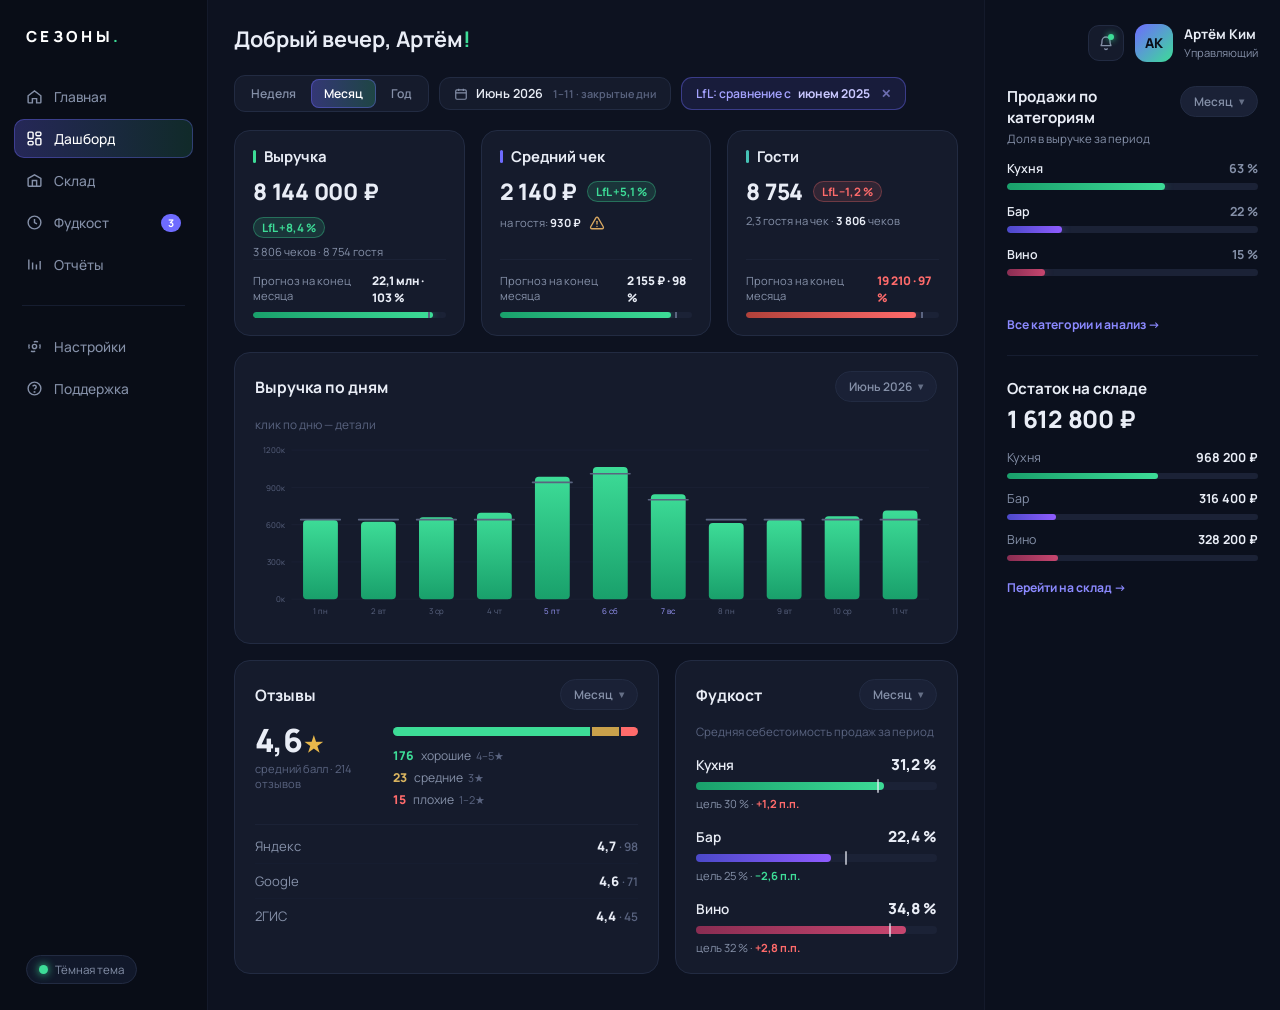
==== index.html @ 8e8dba37 "Rename design-mockup-dark_16.html to index.html" ====
<!DOCTYPE html>
<html lang="ru">
<head>
<meta charset="UTF-8">
<meta name="viewport" content="width=device-width, initial-scale=1.0">
<title>Сезоны — дизайн-макет</title>
<link rel="preconnect" href="https://fonts.googleapis.com">
<link href="https://fonts.googleapis.com/css2?family=Manrope:wght@400;500;600;700;800&display=swap" rel="stylesheet">
<style>
:root{
  --bg:#0D1220;
  --side:#090D17;
  --card:#151B2C;
  --card2:#1A2136;
  --line:#222B42;
  --txt:#E9EDF6;
  --mut:#8590A8;
  --mut2:#5A6480;
  --grn:#3DDC97;
  --grn2:#19A06B;
  --vio:#6E6BFF;
  --vio2:#8F5CFF;
  --red:#FF6B6B;
  --r:16px;
}
*{margin:0;padding:0;box-sizing:border-box}
body{
  font-family:'Manrope',sans-serif;
  background:var(--bg);color:var(--txt);
  min-height:100vh;font-size:14px;
}
button{font-family:inherit;cursor:pointer}

.app{display:grid;grid-template-columns:208px 1fr 296px;min-height:100vh}

/* ============ sidebar ============ */
.side{background:var(--side);padding:26px 14px;display:flex;flex-direction:column;gap:4px;border-right:1px solid #141A2B}
.logo{font-weight:800;letter-spacing:.22em;font-size:.95rem;padding:0 12px 26px;color:#fff}
.logo span{color:var(--grn)}
.nav{display:flex;flex-direction:column;gap:3px}
.nav a{
  display:flex;align-items:center;gap:11px;color:var(--mut);
  text-decoration:none;font-weight:500;font-size:.86rem;
  padding:10px 12px;border-radius:10px;transition:all .15s;
}
.nav a svg{width:17px;height:17px;flex:none}
.nav a:hover{color:var(--txt);background:#11182A}
.nav a.on{
  color:#fff;
  background:linear-gradient(90deg,rgba(110,107,255,.28),rgba(61,220,151,.14));
  box-shadow:inset 0 0 0 1px rgba(110,107,255,.35);
}
.nav .badge{margin-left:auto;background:var(--vio);color:#fff;font-size:.66rem;font-weight:700;border-radius:99px;padding:2px 7px}
.nav-sep{height:1px;background:#161D30;margin:18px 8px}
.side-bottom{margin-top:auto;padding:0 12px}
.mode{
  display:inline-flex;align-items:center;gap:7px;font-size:.72rem;color:var(--mut);
  background:#11182A;border:1px solid var(--line);border-radius:99px;padding:6px 12px;
}
.mode .sun{width:9px;height:9px;border-radius:50%;background:var(--grn);box-shadow:0 0 8px var(--grn)}

/* ============ main ============ */
.main{padding:24px 26px 36px;min-width:0}
.head{display:flex;align-items:center;gap:16px;margin-bottom:22px}
.head h1{font-size:1.35rem;font-weight:700}
.head h1 em{font-style:normal;color:var(--grn)}
.search{
  margin-left:auto;display:flex;align-items:center;gap:9px;
  background:var(--card);border:1px solid var(--line);border-radius:12px;
  padding:9px 14px;width:230px;color:var(--mut2);font-size:.83rem;
}
.search svg{width:14px;height:14px;margin-left:auto}

/* период-контролы в шапке */
.period-bar{display:flex;align-items:center;gap:10px;flex-wrap:wrap;margin-bottom:18px}
.seg{display:flex;background:var(--card);border:1px solid var(--line);border-radius:11px;padding:3px;gap:2px}
.seg button{border:0;background:none;color:var(--mut);font-size:.76rem;font-weight:600;padding:6px 13px;border-radius:8px;transition:all .15s}
.seg button:hover{color:var(--txt)}
.seg button.on{background:linear-gradient(90deg,rgba(110,107,255,.35),rgba(61,220,151,.22));color:#fff;box-shadow:inset 0 0 0 1px rgba(110,107,255,.4)}
.date-pill{display:flex;align-items:center;gap:8px;background:var(--card);border:1px solid var(--line);border-radius:11px;padding:7px 14px;font-size:.78rem;font-weight:600}
.date-pill svg{width:14px;height:14px;color:var(--mut)}
.dp-note{font-size:.68rem;font-weight:600;color:var(--mut2);margin-left:2px}
.cmp-pill{display:flex;align-items:center;gap:7px;background:rgba(110,107,255,.12);border:1px solid rgba(110,107,255,.4);border-radius:11px;padding:7px 14px;font-size:.76rem;font-weight:600;color:#A5A3FF}
.cmp-pill b{color:#C9C8FF}
.cmp-pill .x{margin-left:4px;opacity:.6;cursor:pointer}

/* KPI */
.kpis{display:grid;grid-template-columns:repeat(3,1fr);gap:16px;margin-bottom:16px}
.kpi{
  background:var(--card);border:1px solid var(--line);border-radius:var(--r);
  padding:15px 18px 17px;overflow:hidden;position:relative;
  display:flex;flex-direction:column;
}
.k-top{display:flex;align-items:center;justify-content:space-between;gap:8px}
.kpi .ttl{font-weight:700;font-size:.93rem;display:flex;align-items:center;gap:8px}
.kpi .ttl::before{content:"";width:3px;height:13px;border-radius:2px;background:var(--mut2)}
.kpi.m-rev .ttl::before{background:var(--grn)}
.kpi.m-check .ttl::before{background:var(--vio)}
.kpi.m-guests .ttl::before{background:#46C2B6}
.k-period{font-size:.69rem;font-weight:600;color:var(--mut);background:var(--card2);border:1px solid var(--line);border-radius:99px;padding:3px 10px;white-space:nowrap}
.k-val{display:flex;align-items:center;gap:10px;margin-top:10px;flex-wrap:wrap}
.kpi .big{font-weight:800;font-size:1.42rem;letter-spacing:-.01em;color:var(--txt)}
.k-sub{font-size:.7rem;color:var(--mut);margin-top:6px}
.k-sub b{color:var(--txt);font-weight:700}
.dq{font-size:.66rem;font-weight:700;border-radius:99px;padding:2px 7px;margin-left:4px;cursor:pointer}
.dq.warn{background:rgba(181,128,62,.15);color:#D9A861;box-shadow:inset 0 0 0 1px rgba(181,128,62,.35)}
.dq.ok{background:rgba(61,220,151,.12);color:var(--grn);box-shadow:inset 0 0 0 1px rgba(61,220,151,.3)}
.dq-icon{display:inline-flex;align-items:center;justify-content:center;width:19px;height:19px;margin-left:5px;color:#D9A861;cursor:pointer;vertical-align:-4px;transition:filter .13s}
.dq-icon svg{width:16px;height:16px}
.dq-icon:hover{filter:brightness(1.25)}
.lfl{font-size:.72rem;font-weight:700;border-radius:99px;padding:3px 9px;display:inline-flex;align-items:center;gap:4px}
.lfl.up{background:rgba(61,220,151,.13);color:var(--grn);box-shadow:inset 0 0 0 1px rgba(61,220,151,.35)}
.lfl.dn{background:rgba(255,107,107,.12);color:var(--red);box-shadow:inset 0 0 0 1px rgba(255,107,107,.3)}
.lfl-cap{font-size:.68rem;color:var(--mut2);margin-top:5px}
.lfl-cap.ghost,.k-goal .ghost{color:var(--mut2)}
.lfl-cap a,.k-goal a{color:#8B89FF;text-decoration:none;font-weight:600}
.k-goal{margin-top:auto;padding-top:12px;border-top:1px solid #1B2236}
.k-goal .g-row{display:flex;justify-content:space-between;align-items:baseline;font-size:.7rem;color:var(--mut);margin-bottom:6px}
.k-goal .g-row b{font-size:.74rem;font-weight:800;color:var(--txt)}
.k-goal .g-row b.over{color:var(--grn)}
.g-track{height:6px;border-radius:99px;background:#1B2236;overflow:hidden;position:relative}
.g-track i{display:block;height:100%;border-radius:99px;background:linear-gradient(90deg,var(--grn2),var(--grn));box-shadow:0 0 8px rgba(61,220,151,.4)}
.g-track i.v{background:linear-gradient(90deg,#4B49C9,var(--vio2));box-shadow:0 0 8px rgba(110,107,255,.4)}
.g-track i.r{background:linear-gradient(90deg,#B0413A,#FF6B6B);box-shadow:0 0 8px rgba(255,107,107,.4)}
.g-mark{position:absolute;top:0;bottom:0;width:2px;background:#5A6480;left:90.9%}
.k-goal .g-row b.r{color:var(--red)}
.k-goal .sub-row{font-size:.66rem;color:var(--mut2);margin-top:5px}

/* поповер деталей метрики */
.lfl[data-pop],.k-goal[data-pop]{cursor:pointer}
.k-goal[data-pop]:hover .g-row span{color:var(--txt)}
.lfl[data-pop]:hover{filter:brightness(1.18)}
.kpop{
  position:fixed;z-index:60;width:272px;opacity:0;pointer-events:none;
  background:#10162A;border:1px solid rgba(110,107,255,.45);border-radius:14px;
  padding:14px 16px 13px;box-shadow:0 18px 44px rgba(0,0,0,.6);
  transform:translateY(6px);transition:opacity .15s,transform .15s;
}
.kpop.show{opacity:1;pointer-events:auto;transform:none}
.kpop::before{
  content:"";position:absolute;top:-6px;left:var(--ax,28px);width:10px;height:10px;
  background:#10162A;border-left:1px solid rgba(110,107,255,.45);border-top:1px solid rgba(110,107,255,.45);
  transform:rotate(45deg);
}
.kpop h5{font-size:.78rem;font-weight:800;margin-bottom:8px}
.kpop .pr{display:flex;justify-content:space-between;gap:10px;font-size:.74rem;color:var(--mut);padding:3.5px 0}
.kpop .pr b{color:var(--txt);font-weight:700;white-space:nowrap}
.kpop .pr b.up{color:var(--grn)}
.kpop .pr b.dn{color:var(--red)}
.kpop .ft{font-size:.66rem;color:var(--mut2);border-top:1px solid #1B2236;margin-top:9px;padding-top:8px;line-height:1.55}
.kpop.day::before{top:auto;bottom:-6px;border:0;border-right:1px solid rgba(110,107,255,.45);border-bottom:1px solid rgba(110,107,255,.45)}
.kpop .ft a{color:#8B89FF;text-decoration:none;font-weight:700}


/* panels */
.panel{background:var(--card);border:1px solid var(--line);border-radius:var(--r);padding:18px 20px;margin-bottom:16px}
.p-head{display:flex;align-items:center;gap:10px;flex-wrap:wrap;margin-bottom:14px}
.p-head h3{font-size:.98rem;font-weight:700}
.p-head .sp{margin-left:auto;display:flex;gap:8px}
.pill{
  background:var(--card2);border:1px solid var(--line);color:var(--mut);
  font-size:.74rem;font-weight:600;border-radius:99px;padding:6px 13px;
  display:flex;align-items:center;gap:6px;transition:all .15s;
}
.pill:hover{color:var(--txt);border-color:#334062}
.pill::after{content:"▾";font-size:.6rem;opacity:.7}
.legend{display:flex;gap:16px;font-size:.74rem;color:var(--mut);margin-bottom:6px}
.legend i{width:9px;height:9px;border-radius:50%;display:inline-block;margin-right:6px}

.chart-wrap{position:relative}
.tip{
  position:absolute;pointer-events:none;opacity:0;transition:opacity .12s;
  background:#0A0E18;border:1px solid #2B3554;border-radius:10px;
  padding:7px 11px;font-size:.74rem;font-weight:700;white-space:nowrap;
  transform:translate(-50%,-120%);z-index:5;box-shadow:0 8px 24px rgba(0,0,0,.5);
}
.tip small{display:block;color:var(--mut);font-weight:500;font-size:.66rem}

.row2{display:grid;grid-template-columns:1.5fr 1fr;gap:16px}

/* отзывы */
.rev-top{display:flex;gap:18px;align-items:flex-start;margin-bottom:16px}
.rev-score{flex:none}
.rs-num{font-size:2rem;font-weight:800;letter-spacing:-.02em;line-height:1}
.rs-num span{color:#E8B84B;font-size:1.3rem;margin-left:2px}
.rs-cap{font-size:.7rem;color:var(--mut2);margin-top:5px;max-width:120px}
.rev-split{flex:1;padding-top:3px}
.rev-bar{height:9px;border-radius:99px;overflow:hidden;display:flex;gap:2px;background:#1B2236}
.rev-bar i{height:100%;display:block}
.rev-bar i.good{background:var(--grn)}
.rev-bar i.mid{background:#C9A14B}
.rev-bar i.bad{background:var(--red)}
.rev-legend{display:flex;flex-direction:column;gap:5px;margin-top:11px;font-size:.76rem;color:var(--mut)}
.rev-legend b{font-weight:800;margin-right:5px}
.good-t{color:var(--grn)}.mid-t{color:#D9B45F}.bad-t{color:var(--red)}
.rl-cap{color:var(--mut2);font-size:.68rem;margin-left:3px}
.rev-src{display:flex;flex-direction:column;gap:0;border-top:1px solid #1B2236;padding-top:4px}
.src-row{display:flex;justify-content:space-between;align-items:center;padding:8px 0;border-bottom:1px solid #161D30;font-size:.82rem}
.src-row:last-child{border-bottom:0}
.src-name{color:var(--mut)}
.src-val{font-weight:800}
.src-n{color:var(--mut2);font-weight:600;font-size:.74rem}

/* фудкост */
.fc-cap{font-size:.72rem;color:var(--mut2);margin-bottom:15px}
.fc-list{display:flex;flex-direction:column;gap:15px}
.fc-item{}
.fc-top{display:flex;justify-content:space-between;align-items:baseline;margin-bottom:7px}
.fc-name{font-size:.85rem;font-weight:600}
.fc-pct{font-size:.95rem;font-weight:800}
.fc-track{height:8px;border-radius:99px;background:#1B2236;position:relative;overflow:visible}
.fc-track i{display:block;height:100%;border-radius:99px;background:linear-gradient(90deg,var(--grn2),var(--grn))}
.fc-track i.v{background:linear-gradient(90deg,#4B49C9,var(--vio2))}
.fc-track i.w{background:linear-gradient(90deg,#8A2D52,#C7466F)}
.fc-goal{position:absolute;top:-3px;bottom:-3px;width:2px;background:#E9EDF6;opacity:.65;border-radius:2px}
.fc-sub{font-size:.7rem;color:var(--mut);margin-top:6px}
.fc-sub .up{color:var(--grn);font-weight:700}
.fc-sub .dn{color:var(--red);font-weight:700}

/* ============ right column ============ */
.right{padding:24px 22px;border-left:1px solid #141A2B;background:#0B101D}
.profile{display:flex;align-items:center;gap:11px;margin-bottom:24px;justify-content:flex-end}
.icon-btn{
  width:36px;height:36px;border-radius:11px;border:1px solid var(--line);
  background:var(--card);color:var(--mut);display:grid;place-items:center;position:relative;
}
.icon-btn svg{width:16px;height:16px}
.icon-btn .ndot{position:absolute;top:8px;right:9px;width:6px;height:6px;border-radius:50%;background:var(--grn);box-shadow:0 0 6px var(--grn)}
.ava{
  width:38px;height:38px;border-radius:12px;flex:none;
  background:linear-gradient(135deg,var(--vio),var(--grn));
  display:grid;place-items:center;font-weight:800;font-size:.85rem;color:#0A0E18;
}
.who{line-height:1.25}
.who b{font-size:.84rem;display:block}
.who span{font-size:.7rem;color:var(--mut)}

.r-block h4{font-size:.95rem;font-weight:700;margin-bottom:3px}
.r-block .r-cap{font-size:.72rem;color:var(--mut);margin-bottom:14px}
.r-head{display:flex;align-items:flex-start;justify-content:space-between;gap:10px}
.cat-list{display:flex;flex-direction:column;gap:13px;margin-bottom:26px}
.cat{font-size:.78rem}
.cat .c-top{display:flex;justify-content:space-between;margin-bottom:6px}
.cat .c-top b{font-weight:600;color:var(--txt)}
.cat .c-top span{font-weight:700}
.cat .c-top span.up{color:var(--grn)}
.cat .c-top span.dn{color:var(--red)}
.bar{height:7px;border-radius:99px;background:#1B2236;overflow:hidden}
.bar i{display:block;height:100%;border-radius:99px;background:linear-gradient(90deg,var(--grn2),var(--grn));box-shadow:0 0 10px rgba(61,220,151,.35)}
.bar i.v{background:linear-gradient(90deg,#4B49C9,var(--vio2));box-shadow:0 0 10px rgba(110,107,255,.35)}
.bar i.w{background:linear-gradient(90deg,#8A2D52,#C7466F);box-shadow:0 0 10px rgba(199,70,111,.3)}

.r-table{width:100%;border-collapse:collapse;font-size:.76rem}
.r-table th{color:var(--mut);font-weight:600;text-align:left;padding:7px 4px;border-bottom:1px solid var(--line);font-size:.68rem;text-transform:uppercase;letter-spacing:.05em}
.r-table td{padding:8px 4px;border-bottom:1px solid #161D30}
.r-table tr:last-child td{border-bottom:0}
.r-divider{height:1px;background:#161D30;margin:22px 0}
.r-link{display:inline-block;margin-top:14px;font-size:.76rem;font-weight:700;color:#8B89FF;text-decoration:none}
.r-link:hover{color:#A5A3FF}
.stock-total{margin-bottom:14px}
.st-sum{font-size:1.5rem;font-weight:800;letter-spacing:-.01em}
.store-split{display:flex;flex-direction:column;gap:7px}
.ss-row{display:flex;justify-content:space-between;font-size:.78rem;color:var(--mut)}
.ss-row b{color:var(--txt);font-weight:700}
.ss-bar{height:6px;border-radius:99px;background:#1B2236;overflow:hidden;margin-bottom:4px}
.ss-bar i{display:block;height:100%;border-radius:99px;background:linear-gradient(90deg,var(--grn2),var(--grn))}
.ss-bar i.v{background:linear-gradient(90deg,#4B49C9,var(--vio2))}
.ss-bar i.w{background:linear-gradient(90deg,#8A2D52,#C7466F)}
.r-table .num{text-align:right;font-weight:700}
.up{color:var(--grn)}.dn{color:var(--red)}

@media(max-width:1180px){.app{grid-template-columns:208px 1fr}.right{display:none}}
@media(max-width:900px){
  .app{grid-template-columns:1fr}
  .side{flex-direction:row;align-items:center;padding:14px 16px}
  .logo{padding:0 14px 0 0}
  .nav{flex-direction:row}
  .nav-sep,.side-bottom{display:none}
  .kpis,.row2{grid-template-columns:1fr}
  .search{display:none}
}
</style>
</head>
<body>
<div class="app">

  <!-- ========= sidebar ========= -->
  <aside class="side">
    <div class="logo">СЕЗОНЫ<span>.</span></div>
    <nav class="nav">
      <a href="#"><svg viewBox="0 0 24 24" fill="none" stroke="currentColor" stroke-width="2"><path d="M3 11l9-7 9 7v9a1 1 0 01-1 1h-5v-6h-6v6H4a1 1 0 01-1-1v-9z"/></svg>Главная</a>
      <a href="#" class="on"><svg viewBox="0 0 24 24" fill="none" stroke="currentColor" stroke-width="2"><rect x="3" y="3" width="7" height="9" rx="1.5"/><rect x="14" y="3" width="7" height="5" rx="1.5"/><rect x="14" y="12" width="7" height="9" rx="1.5"/><rect x="3" y="16" width="7" height="5" rx="1.5"/></svg>Дашборд</a>
      <a href="#"><svg viewBox="0 0 24 24" fill="none" stroke="currentColor" stroke-width="2"><path d="M3 9l9-5 9 5v10a1 1 0 01-1 1H4a1 1 0 01-1-1V9z"/><path d="M9 21v-9h6v9"/></svg>Склад</a>
      <a href="#"><svg viewBox="0 0 24 24" fill="none" stroke="currentColor" stroke-width="2"><circle cx="12" cy="12" r="9"/><path d="M12 7v5l3.5 2"/></svg>Фудкост<span class="badge">3</span></a>
      <a href="#"><svg viewBox="0 0 24 24" fill="none" stroke="currentColor" stroke-width="2"><path d="M4 19V5m5.3 14V9m5.4 10v-7m5.3 7V7"/></svg>Отчёты</a>
      <div class="nav-sep"></div>
      <a href="#"><svg viewBox="0 0 24 24" fill="none" stroke="currentColor" stroke-width="2"><circle cx="12" cy="12" r="3"/><path d="M19.4 15a7.7 7.7 0 000-6m-2.4-3.4a7.7 7.7 0 00-6 0M4.6 9a7.7 7.7 0 000 6m2.4 3.4a7.7 7.7 0 006 0"/></svg>Настройки</a>
      <a href="#"><svg viewBox="0 0 24 24" fill="none" stroke="currentColor" stroke-width="2"><circle cx="12" cy="12" r="9"/><path d="M9.5 9a2.6 2.6 0 015 .8c0 1.7-2.5 2.2-2.5 3.7"/><circle cx="12" cy="17" r=".5" fill="currentColor"/></svg>Поддержка</a>
    </nav>
    <div class="side-bottom"><span class="mode"><span class="sun"></span> Тёмная тема</span></div>
  </aside>

  <!-- ========= main ========= -->
  <main class="main">
    <div class="head">
      <h1>Добрый вечер, Артём<em>!</em></h1>
    </div>

    <!-- управление периодом (минимальный шаг — день, максимальный — год) -->
    <div class="period-bar">
      <div class="seg">
        <button>Неделя</button>
        <button class="on">Месяц</button>
        <button>Год</button>
      </div>
      <div class="date-pill">
        <svg viewBox="0 0 24 24" fill="none" stroke="currentColor" stroke-width="2"><rect x="3" y="5" width="18" height="16" rx="2"/><path d="M3 10h18M8 3v4M16 3v4"/></svg>
        Июнь 2026 <span class="dp-note">1–11 · закрытые дни</span>
      </div>
      <div class="cmp-pill">LfL: сравнение с <b>июнем 2025</b><span class="x">✕</span></div>
    </div>

    <!-- KPI: нейтральные значения, акцент только в полоске и спарклайне -->
    <div class="kpis">

      <div class="kpi m-rev">
        <div class="k-top"><span class="ttl">Выручка</span></div>
        <div class="k-val">
          <span class="big">8 144 000 ₽</span>
          <span class="lfl up" data-pop="rev-lfl">LfL +8,4 %</span>
        </div>
        <div class="k-sub">3 806 чеков · 8 754 гостя</div>
        <div class="k-goal" data-pop="rev-goal">
          <div class="g-row"><span>Прогноз на конец месяца</span><b>22,1 млн · 103 %</b></div>
          <div class="g-track"><i style="width:93.6%"></i><span class="g-mark"></span></div>
        </div>
      </div>

      <div class="kpi m-check">
        <div class="k-top"><span class="ttl">Средний чек</span></div>
        <div class="k-val">
          <span class="big">2 140 ₽</span>
          <span class="lfl up" data-pop="check-lfl">LfL +5,1 %</span>
        </div>
        <div class="k-sub">на гостя: <b>930 ₽</b> <span class="dq-icon" data-pop="check-quality" role="img" aria-label="признак занижения гостей"><svg viewBox="0 0 24 24" fill="none" stroke="currentColor" stroke-width="2" stroke-linecap="round" stroke-linejoin="round"><path d="M10.3 4.2L2.6 17.6a2 2 0 001.7 3h15.4a2 2 0 001.7-3L13.7 4.2a2 2 0 00-3.4 0z"/><path d="M12 9.5v4"/><path d="M12 17.2v.01"/></svg></span></div>
        <div class="k-goal" data-pop="check-goal">
          <div class="g-row"><span>Прогноз на конец месяца</span><b>2 155 ₽ · 98 %</b></div>
          <div class="g-track"><i style="width:89.1%"></i><span class="g-mark"></span></div>
        </div>
      </div>

      <div class="kpi m-guests">
        <div class="k-top"><span class="ttl">Гости</span></div>
        <div class="k-val">
          <span class="big">8 754</span>
          <span class="lfl dn" data-pop="guests-lfl">LfL −1,2 %</span>
        </div>
        <div class="k-sub">2,3 гостя на чек · <b>3 806</b> чеков</div>
        <div class="k-goal" data-pop="guests-goal">
          <div class="g-row"><span>Прогноз на конец месяца</span><b class="r">19 210 · 97 %</b></div>
          <div class="g-track"><i class="r" style="width:88.2%"></i><span class="g-mark"></span></div>
        </div>
      </div>
    </div>
    <!-- выручка по дням -->
    <div class="panel">
      <div class="p-head">
        <h3>Выручка по дням</h3>
        <div class="sp">
          <button class="pill">Июнь 2026</button>
        </div>
      </div>
      <div class="legend">
        <span style="color:var(--mut2)">клик по дню — детали</span>
      </div>
      <div class="chart-wrap">
        <svg id="daysChart" viewBox="0 0 860 230" preserveAspectRatio="xMidYMid meet"></svg>
      </div>
    </div>

    <div class="row2">
      <!-- отзывы -->
      <div class="panel" style="margin-bottom:0">
        <div class="p-head">
          <h3>Отзывы</h3>
          <div class="sp"><button class="pill">Месяц</button></div>
        </div>
        <div class="rev-top">
          <div class="rev-score">
            <div class="rs-num">4,6<span>★</span></div>
            <div class="rs-cap">средний балл · 214 отзывов</div>
          </div>
          <div class="rev-split">
            <div class="rev-bar">
              <i class="good" style="width:82%"></i><i class="mid" style="width:11%"></i><i class="bad" style="width:7%"></i>
            </div>
            <div class="rev-legend">
              <span><b class="good-t">176</b> хорошие <span class="rl-cap">4–5★</span></span>
              <span><b class="mid-t">23</b> средние <span class="rl-cap">3★</span></span>
              <span><b class="bad-t">15</b> плохие <span class="rl-cap">1–2★</span></span>
            </div>
          </div>
        </div>
        <div class="rev-src">
          <div class="src-row"><span class="src-name">Яндекс</span><span class="src-val">4,7 <span class="src-n">· 98</span></span></div>
          <div class="src-row"><span class="src-name">Google</span><span class="src-val">4,6 <span class="src-n">· 71</span></span></div>
          <div class="src-row"><span class="src-name">2ГИС</span><span class="src-val">4,4 <span class="src-n">· 45</span></span></div>
        </div>
      </div>

      <!-- фудкост -->
      <div class="panel" style="margin-bottom:0">
        <div class="p-head">
          <h3>Фудкост</h3>
          <div class="sp"><button class="pill">Месяц</button></div>
        </div>
        <div class="fc-cap">Средняя себестоимость продаж за период</div>
        <div class="fc-list">
          <div class="fc-item">
            <div class="fc-top"><span class="fc-name">Кухня</span><span class="fc-pct">31,2 %</span></div>
            <div class="fc-track"><i style="width:78%"></i><span class="fc-goal" style="left:75%"></span></div>
            <div class="fc-sub">цель 30 % · <span class="dn">+1,2 п.п.</span></div>
          </div>
          <div class="fc-item">
            <div class="fc-top"><span class="fc-name">Бар</span><span class="fc-pct">22,4 %</span></div>
            <div class="fc-track"><i class="v" style="width:56%"></i><span class="fc-goal" style="left:62%"></span></div>
            <div class="fc-sub">цель 25 % · <span class="up">−2,6 п.п.</span></div>
          </div>
          <div class="fc-item">
            <div class="fc-top"><span class="fc-name">Вино</span><span class="fc-pct">34,8 %</span></div>
            <div class="fc-track"><i class="w" style="width:87%"></i><span class="fc-goal" style="left:80%"></span></div>
            <div class="fc-sub">цель 32 % · <span class="dn">+2,8 п.п.</span></div>
          </div>
        </div>
      </div>
    </div>
  </main>

  <!-- ========= right ========= -->
  <aside class="right">
    <div class="profile">
      <div class="icon-btn"><span class="ndot"></span><svg viewBox="0 0 24 24" fill="none" stroke="currentColor" stroke-width="2"><path d="M18 9a6 6 0 10-12 0c0 6-2 7-2 7h16s-2-1-2-7"/><path d="M10 20a2 2 0 004 0"/></svg></div>
      <div class="ava">АК</div>
      <div class="who"><b>Артём Ким</b><span>Управляющий</span></div>
    </div>

    <div class="r-block">
      <div class="r-head">
        <div><h4>Продажи по категориям</h4><div class="r-cap">Доля в выручке за период</div></div>
        <button class="pill">Месяц</button>
      </div>
      <div class="cat-list">
        <div class="cat"><div class="c-top"><b>Кухня</b><span style="color:var(--mut)">63 %</span></div><div class="bar"><i style="width:63%"></i></div></div>
        <div class="cat"><div class="c-top"><b>Бар</b><span style="color:var(--mut)">22 %</span></div><div class="bar"><i class="v" style="width:22%"></i></div></div>
        <div class="cat"><div class="c-top"><b>Вино</b><span style="color:var(--mut)">15 %</span></div><div class="bar"><i class="w" style="width:15%"></i></div></div>
      </div>
      <a class="r-link" href="#">Все категории и анализ →</a>
    </div>

    <div class="r-divider"></div>

    <div class="r-block">
      <div class="r-head">
        <div><h4>Остаток на складе</h4></div>
      </div>
      <div class="stock-total">
        <div class="st-sum">1 612 800 ₽</div>
      </div>
      <div class="store-split">
        <div class="ss-row"><span>Кухня</span><b>968 200 ₽</b></div>
        <div class="ss-bar"><i style="width:60%"></i></div>
        <div class="ss-row"><span>Бар</span><b>316 400 ₽</b></div>
        <div class="ss-bar"><i class="v" style="width:19.6%"></i></div>
        <div class="ss-row"><span>Вино</span><b>328 200 ₽</b></div>
        <div class="ss-bar"><i class="w" style="width:20.3%"></i></div>
      </div>
      <a class="r-link" href="#">Перейти на склад →</a>
    </div>
  </aside>
</div>

<script>
/* ---- выручка по дням + поповер дня ---- */
(function(){
  const svg=document.getElementById('daysChart');
  const W=860,H=230,pl=46,pr=10,pt=14,pb=28,iw=W-pl-pr,ih=H-pt-pb;
  const WD=['вс','пн','вт','ср','чт','пт','сб'];
  const WDFULL=['воскресенье','понедельник','вторник','среда','четверг','пятница','суббота'];
  // 1 июня 2026 — понедельник; показываем только закрытые дни 1–11
  const REV=[637,623,659,696,985,1065,845,613,640,667,714];
  const PLAN=[640,640,640,640,940,1010,800,640,640,640,640];
  const DAYS=REV.map((v,i)=>{
    const wd=(1+i)%7, rev=v*1000, plan=PLAN[i]*1000;
    const checks=Math.round(rev/(2080+(i%4)*45));
    return {d:i+1,wd,rev,plan,checks,guests:Math.round(checks*2.3),
            avg:Math.round(rev/checks)};
  });
  const fmt=n=>Math.round(n).toLocaleString('ru-RU');
  const max=1200000;

  let s=`<defs>
    <linearGradient id="dayg" x1="0" y1="1" x2="0" y2="0">
      <stop offset="0" stop-color="#19A06B"/><stop offset="1" stop-color="#3DDC97"/></linearGradient>
  </defs>`;
  for(let i=0;i<=4;i++){
    const y=pt+ih-ih*i/4;
    s+=`<line x1="${pl}" y1="${y}" x2="${W-pr}" y2="${y}" stroke="#1B2236"/>`;
    s+=`<text x="${pl-8}" y="${y+4}" text-anchor="end" font-size="10" fill="#5A6480" font-family="Manrope">${max*i/4/1000}к</text>`;
  }
  const slot=iw/DAYS.length;
  DAYS.forEach((d,i)=>{
    const h=d.rev/max*ih, x=pl+slot*i+slot*.2, w=slot*.6, y=pt+ih-h;
    const wknd=d.wd===5||d.wd===6||d.wd===0;
    s+=`<rect class="dbar" data-i="${i}" x="${x.toFixed(1)}" y="${y.toFixed(1)}" width="${w.toFixed(1)}" height="${h.toFixed(1)}" rx="5"
        fill="url(#dayg)" style="cursor:pointer"/>`;
    const py=pt+ih-d.plan/max*ih;
    s+=`<line x1="${(x-3).toFixed(1)}" y1="${py.toFixed(1)}" x2="${(x+w+3).toFixed(1)}" y2="${py.toFixed(1)}" stroke="#5A6480" stroke-width="2" stroke-linecap="round" pointer-events="none"/>`;
    s+=`<text x="${(pl+slot*i+slot/2).toFixed(1)}" y="${H-9}" text-anchor="middle" font-size="10" fill="${wknd?'#9D9BFF':'#5A6480'}" font-family="Manrope">${d.d} ${WD[d.wd]}</text>`;
  });
  s+=`<rect id="daySel" x="0" y="0" width="0" height="0" rx="5" fill="none" stroke="#6E6BFF" stroke-width="2" style="filter:drop-shadow(0 0 6px rgba(110,107,255,.7))" pointer-events="none" opacity="0"/>`;
  svg.innerHTML=s;

  /* поповер дня — тот же стиль .kpop, стрелка снизу */
  const pop=document.createElement('div');
  pop.className='kpop day';document.body.appendChild(pop);
  let cur=null;

  function show(bar){
    const d=DAYS[+bar.dataset.i];
    const dp=(d.rev-d.plan)/d.plan*100;
    pop.innerHTML=`<h5>${d.d} июня · ${WDFULL[d.wd]}</h5>
      <div class="pr"><span>Выручка</span><b>${fmt(d.rev)} ₽</b></div>
      <div class="pr"><span>К плану дня (${fmt(d.plan)} ₽)</span><b class="${dp>=0?'up':'dn'}">${dp>=0?'+':'−'}${Math.abs(dp).toFixed(1).replace('.',',')} %</b></div>
      <div class="pr"><span>Чеки · средний чек</span><b>${d.checks} · ${fmt(d.avg)} ₽</b></div>
      <div class="pr"><span>Гости</span><b>${fmt(d.guests)}</b></div>
      <div class="ft"><a href="#">Подробнее о дне →</a></div>`;
    const r=bar.getBoundingClientRect();
    pop.classList.add('show');
    const pw=pop.offsetWidth,ph=pop.offsetHeight;
    let left=r.left+r.width/2-pw/2;
    left=Math.max(10,Math.min(left,window.innerWidth-pw-10));
    pop.style.left=left+'px';
    pop.style.top=(r.top-ph-11)+'px';
    pop.style.setProperty('--ax',(r.left+r.width/2-left-5)+'px');
    const sel=document.getElementById('daySel');
    ['x','y','width','height'].forEach(a=>sel.setAttribute(a,bar.getAttribute(a)));
    sel.setAttribute('opacity','1');
    cur=bar;
  }
  function hideDay(){pop.classList.remove('show');document.getElementById('daySel').setAttribute('opacity','0');cur=null}

  svg.addEventListener('click',e=>{
    e.stopPropagation();
    const t=e.target;
    if(t.classList&&t.classList.contains('dbar')){cur===t?hideDay():show(t)}
    else hideDay();
  });
  document.addEventListener('click',hideDay);
  window.addEventListener('scroll',hideDay,{passive:true});
  pop.addEventListener('click',e=>e.stopPropagation());
})();

/* ---- поповер деталей метрик ---- */
(function(){
  const pop=document.createElement('div');
  pop.className='kpop';document.body.appendChild(pop);

  const POPS={
    'rev-lfl':{t:'LfL — выручка',rows:[
      ['Июнь 2025','7 513 000 ₽'],
      ['Июнь 2026','8 144 000 ₽'],
      ['Разница','+631 000 ₽','up']],
      ft:'Сравнение календарное по закрытым дням: 1–11 июня обоих лет. Дни недели в разных годах могут не совпадать и искажать сравнение.'},
    'check-lfl':{t:'LfL — средний чек',rows:[
      ['Июнь 2025','2 036 ₽'],
      ['Июнь 2026','2 140 ₽'],
      ['Разница','+104 ₽','up']],
      ft:'Чек на счёт: выручка / число закрытых счетов. От ввода гостей официантом не зависит.'},
    'guests-lfl':{t:'LfL — гости',rows:[
      ['Июнь 2025','8 860'],
      ['Июнь 2026','8 754'],
      ['Разница','−106','dn']],
      ft:'Календарное сравнение по закрытым дням, 1–11 июня.'},
    'check-quality':{t:'Признак занижения гостей',rows:[
      ['Чеков, где горячих больше, чем гостей','45 %','dn'],
      ['Гостей на чек по вводу','2,3'],
      ['Горячих блюд на чек','2,9']],
      ft:'Косвенный признак: где горячих блюд больше, чем гостей, число гостей могло быть занижено, и тогда чек на гостя завышен. Это подсказка, а не диагноз — у расхождения могут быть и другие причины.'},
    'rev-goal':{t:'Прогноз — выручка',rows:[
      ['План месяца','21 500 000 ₽'],
      ['План на 11 июня','7 600 000 ₽'],
      ['Факт к плану даты','+7,2 %','up'],
      ['Прогноз на 30 июня','22,1 млн · 103 %','up']],
      ft:'Расчёт по закрытым дням, без сегодняшней смены. Идём с опережением; запас небольшой — удержать темп выходных.'},
    'check-goal':{t:'Прогноз — средний чек',rows:[
      ['Цель месяца','2 200 ₽'],
      ['Сейчас','2 140 ₽'],
      ['Прогноз на 30 июня','2 155 ₽ · 98 %','up']],
      ft:'До цели не хватает ~45 ₽ на чек. Рычаг — допродажи (закуска, напиток): +1 позиция в каждый третий чек закрывает разрыв.'},
    'guests-goal':{t:'Прогноз — гости',rows:[
      ['Цель месяца','19 800'],
      ['План на 11 июня','8 970'],
      ['Факт к плану даты','−2,4 %','dn'],
      ['Прогноз на 30 июня','19 210 · 97 %','dn']],
      ft:'Расчёт по закрытым дням. Чтобы догнать цель, оставшимся 19 дням нужно +31 гость в день. Точка приложения — будни: выходные уже близки к потолку.'}
  };

  let hideT=null,current=null;
  function show(el){
    const d=POPS[el.dataset.pop];if(!d)return;
    clearTimeout(hideT);current=el;
    pop.innerHTML=`<h5>${d.t}</h5>`+
      d.rows.map(r=>`<div class="pr"><span>${r[0]}</span><b class="${r[2]||''}">${r[1]}</b></div>`).join('')+
      `<div class="ft">${d.ft}</div>`;
    const r=el.getBoundingClientRect();
    pop.classList.add('show');
    const pw=pop.offsetWidth;
    let left=r.left+r.width/2-pw/2;
    left=Math.max(10,Math.min(left,window.innerWidth-pw-10));
    pop.style.left=left+'px';
    pop.style.top=(r.bottom+9)+'px';
    pop.style.setProperty('--ax',(r.left+r.width/2-left-5)+'px');
  }
  function hide(){hideT=setTimeout(()=>{pop.classList.remove('show');current=null},160)}

  document.querySelectorAll('[data-pop]').forEach(el=>{
    el.addEventListener('mouseenter',()=>show(el));
    el.addEventListener('mouseleave',hide);
    el.addEventListener('click',e=>{e.stopPropagation();current===el&&pop.classList.contains('show')?(pop.classList.remove('show'),current=null):show(el)});
  });
  pop.addEventListener('mouseenter',()=>clearTimeout(hideT));
  pop.addEventListener('mouseleave',hide);
  document.addEventListener('click',()=>{pop.classList.remove('show');current=null});
  window.addEventListener('scroll',()=>{pop.classList.remove('show')},{passive:true});
})();
</script>
</body>
</html>
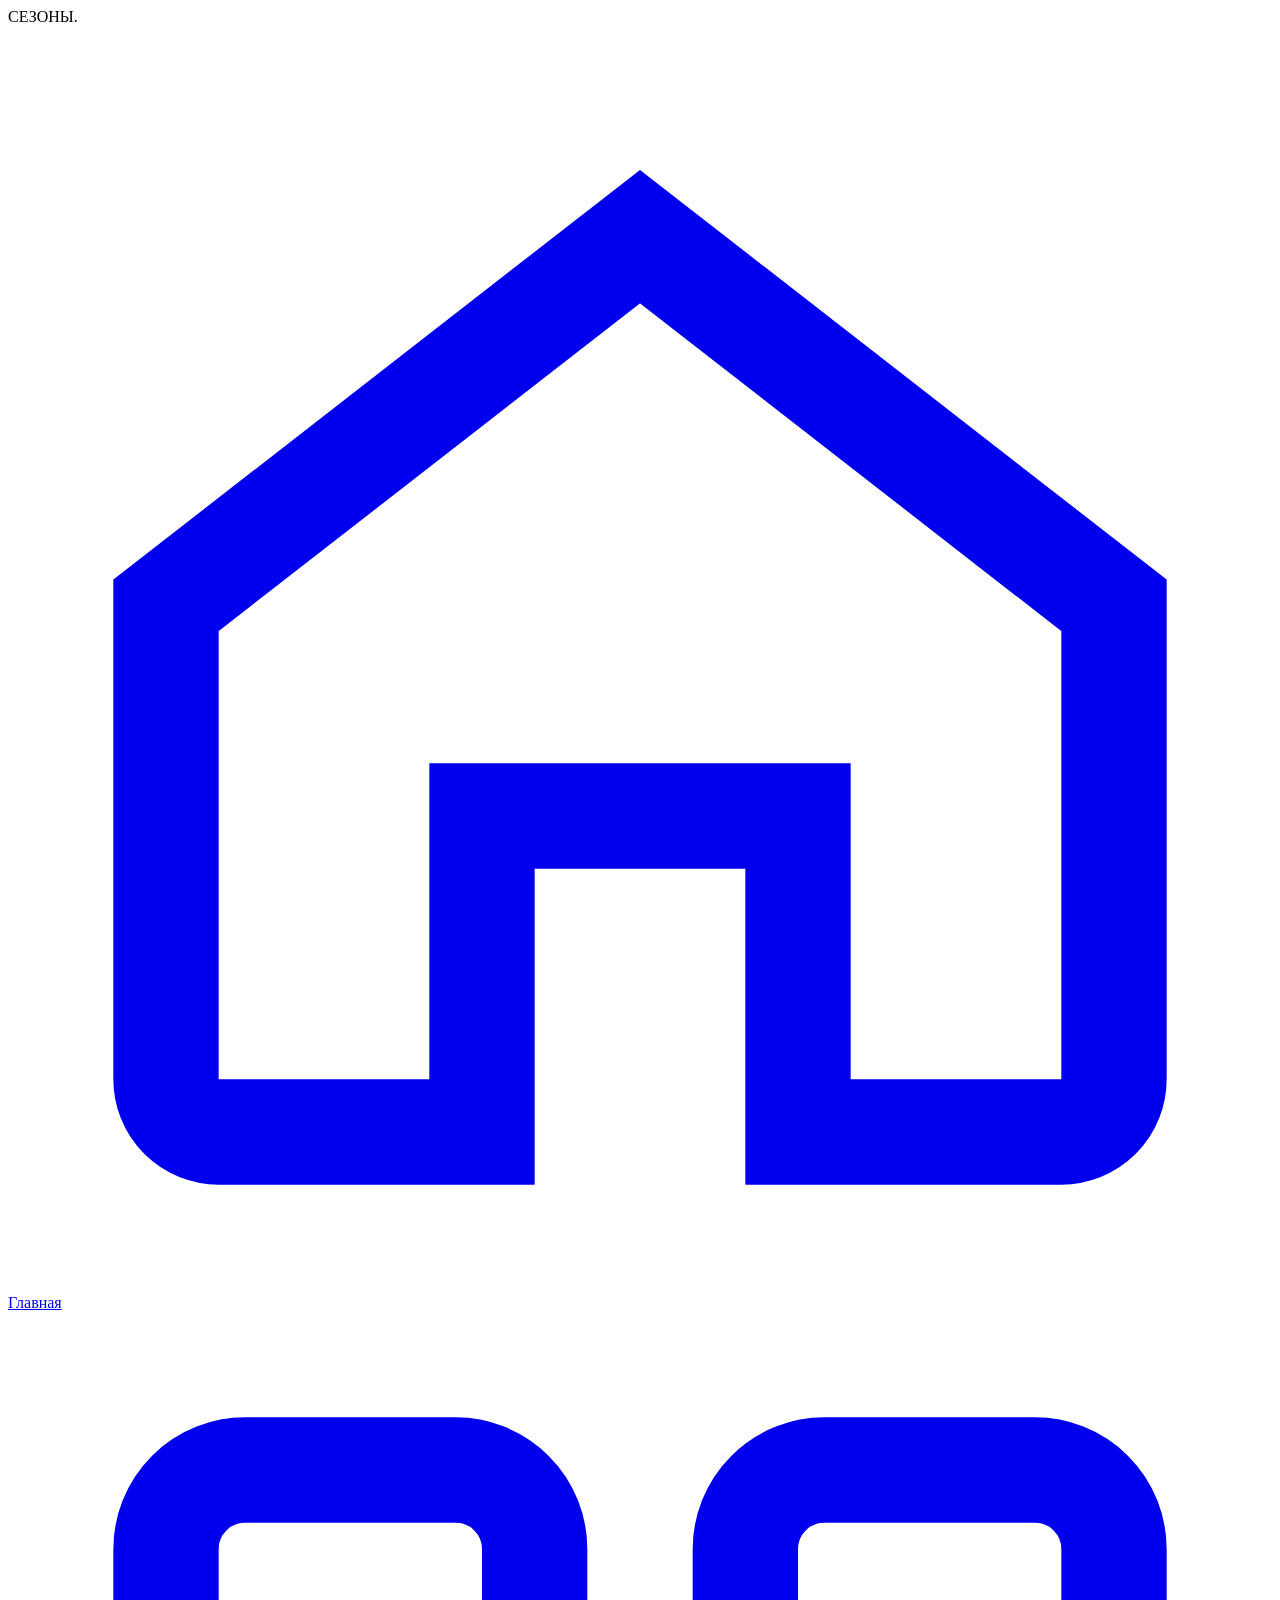
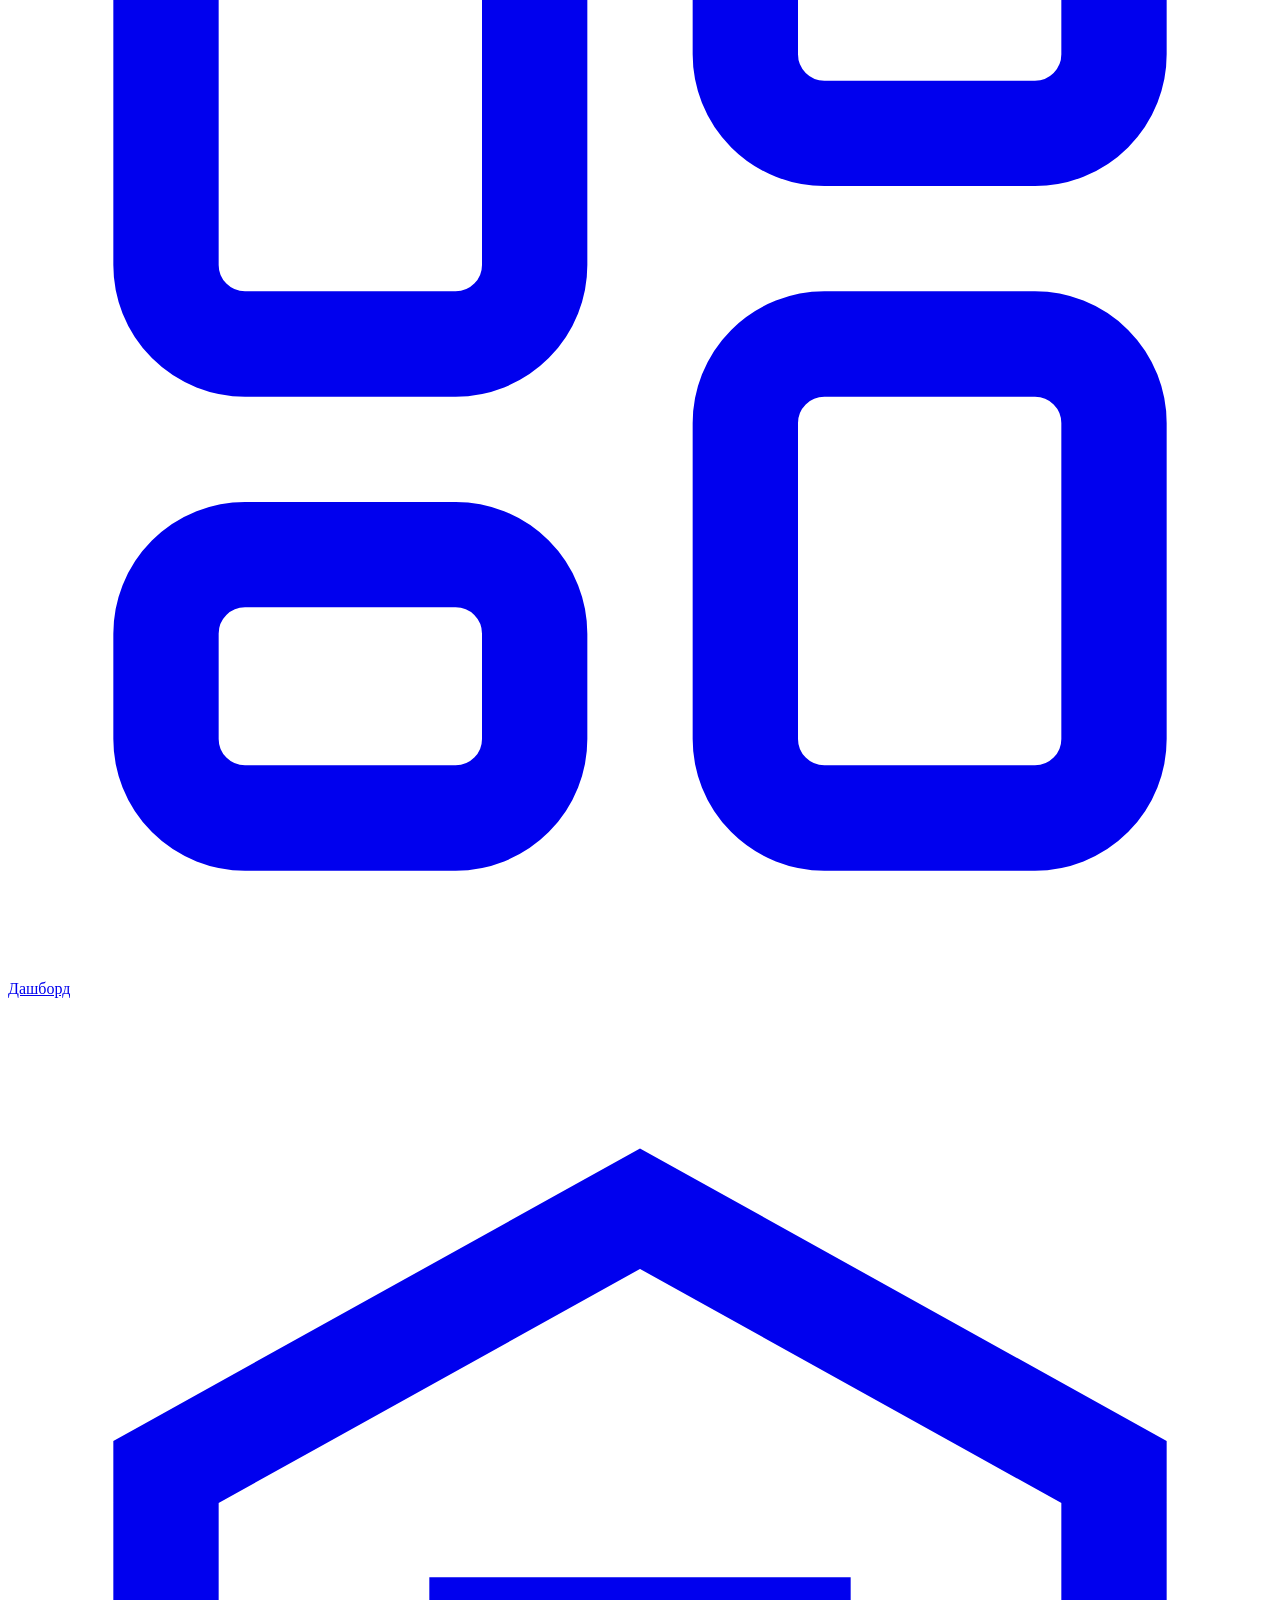
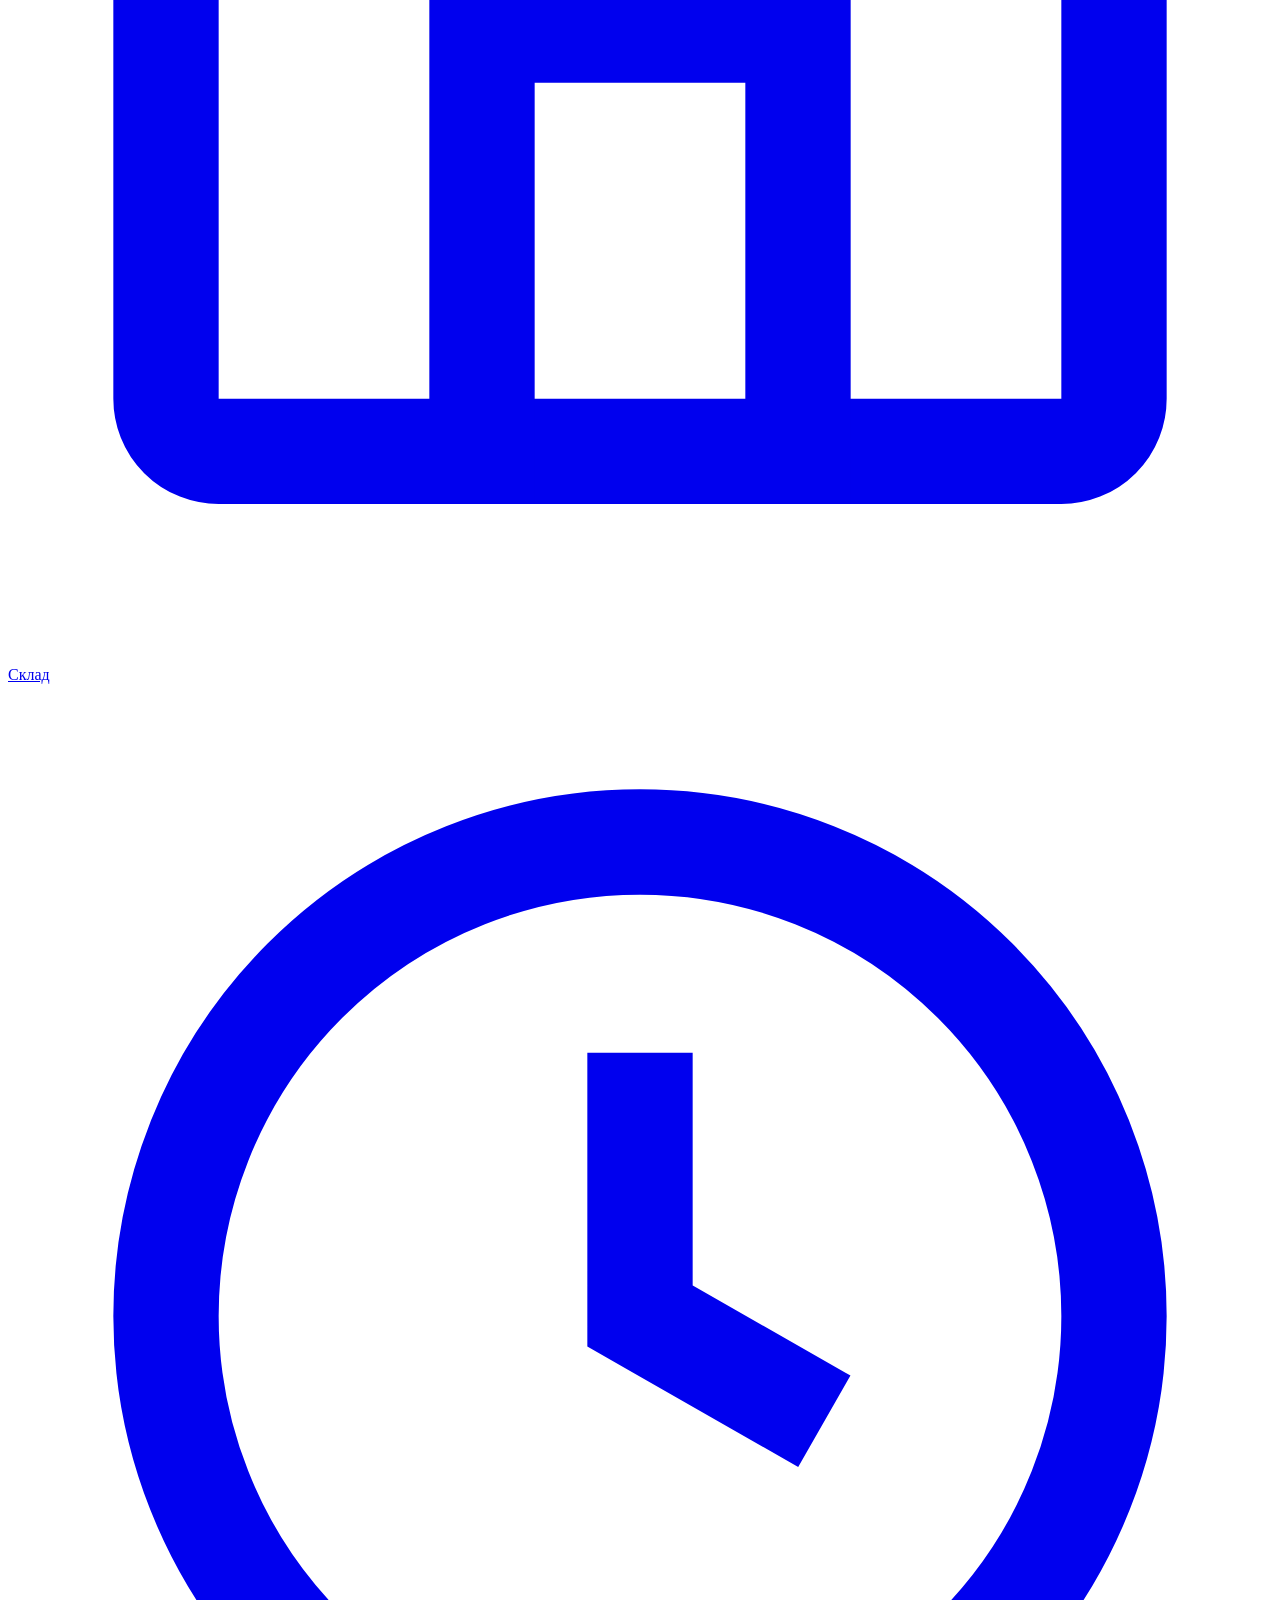
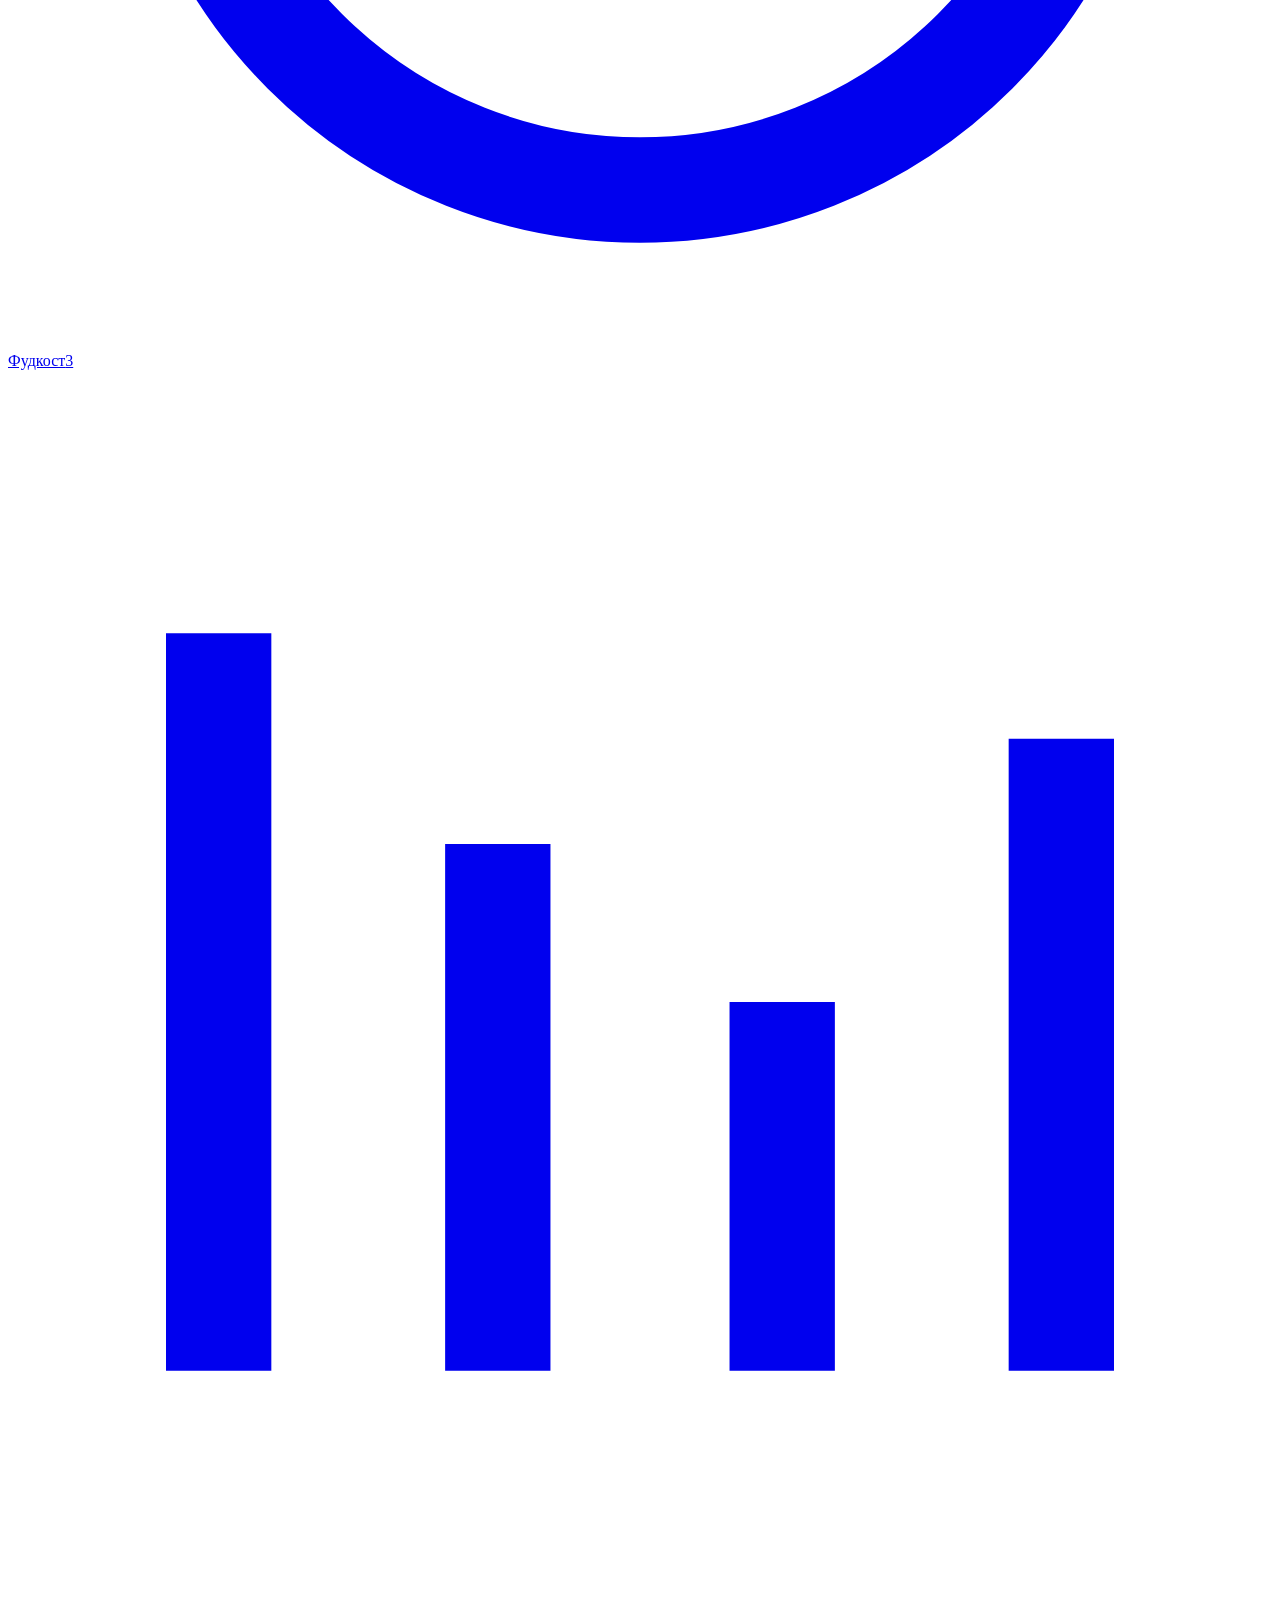
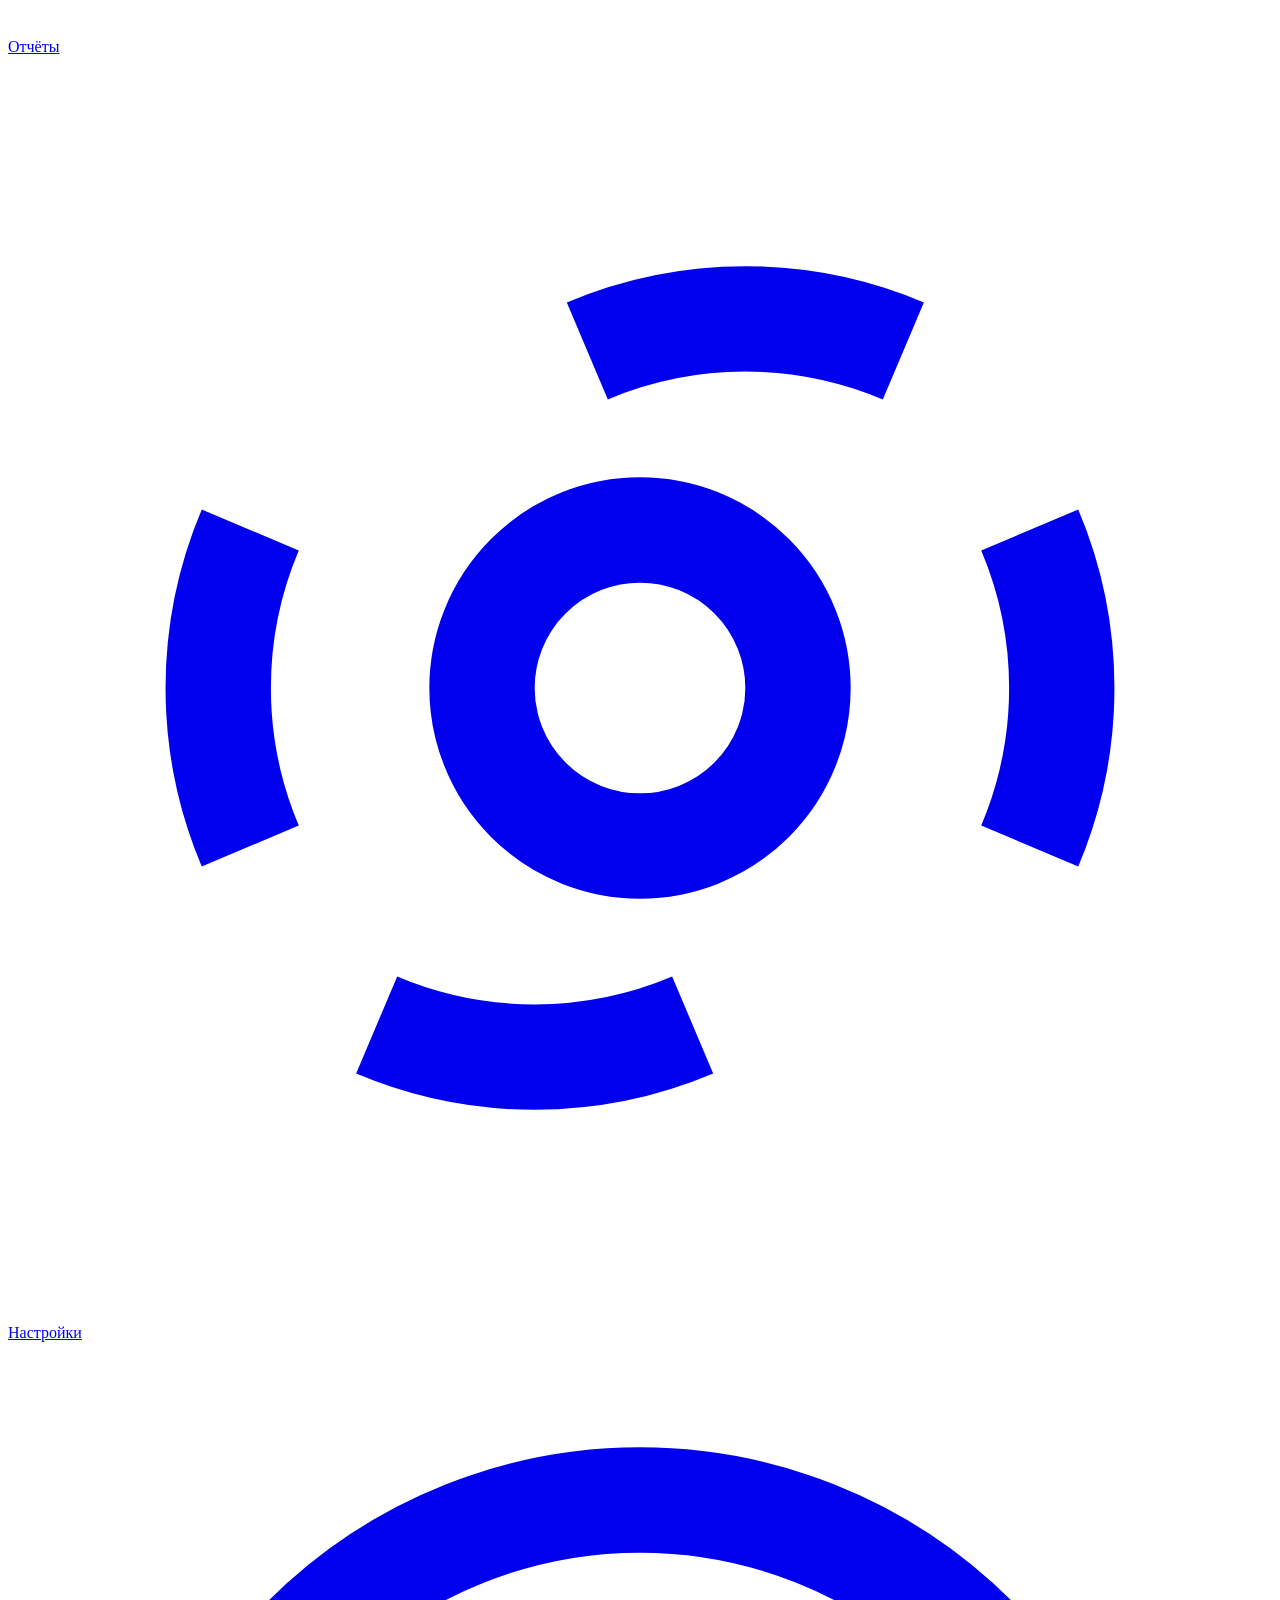
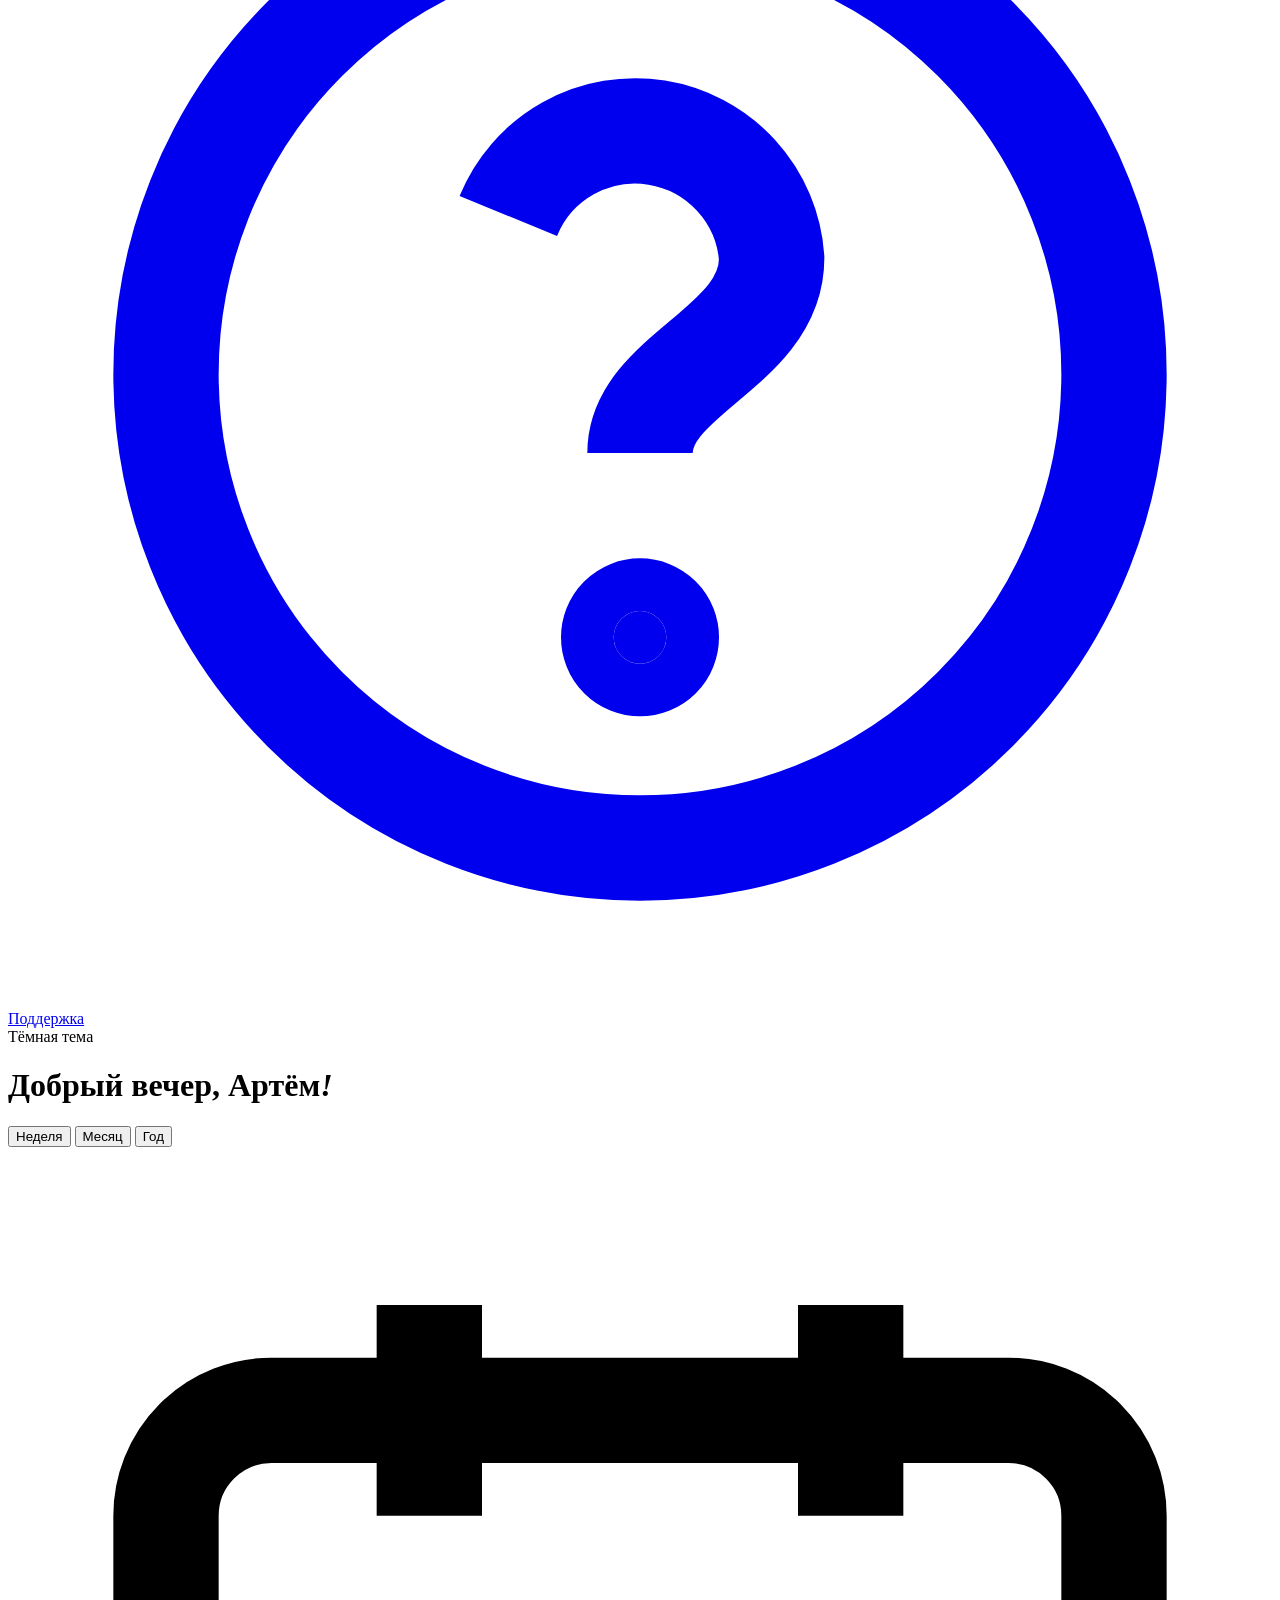
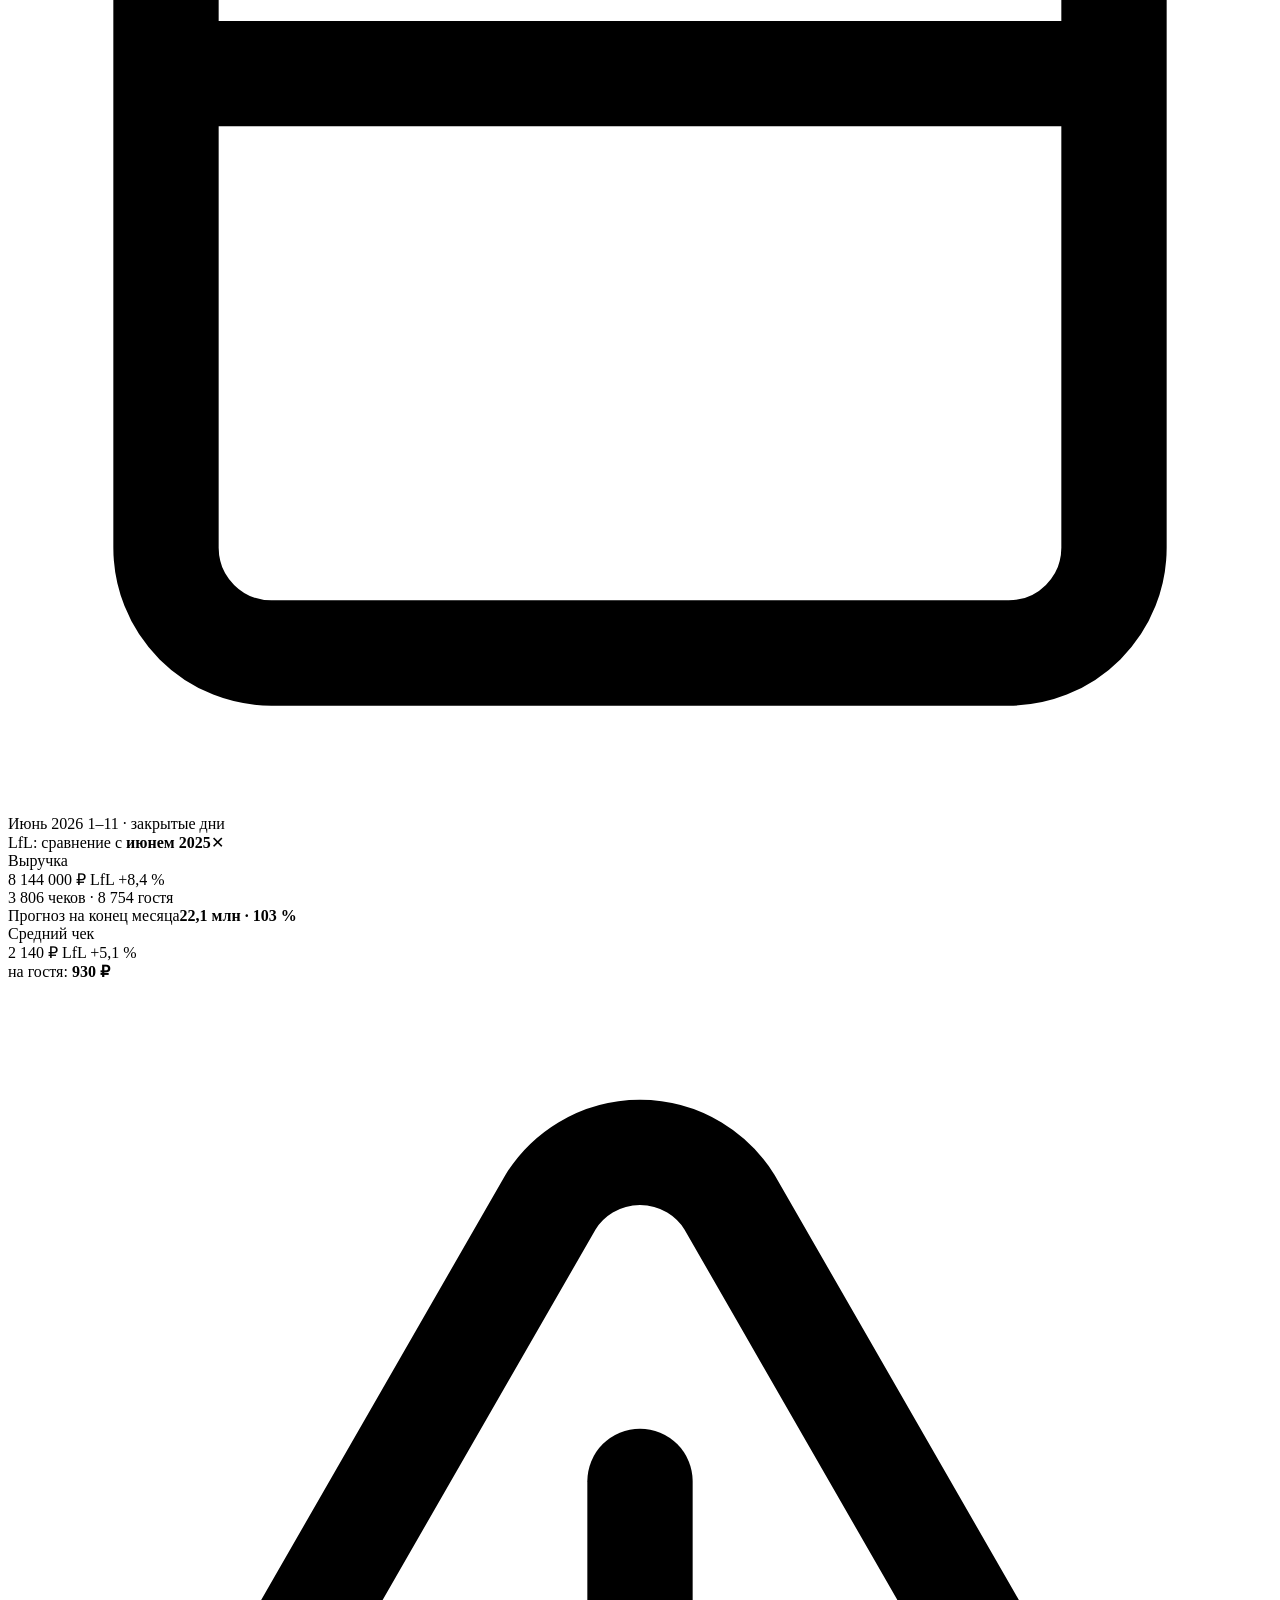
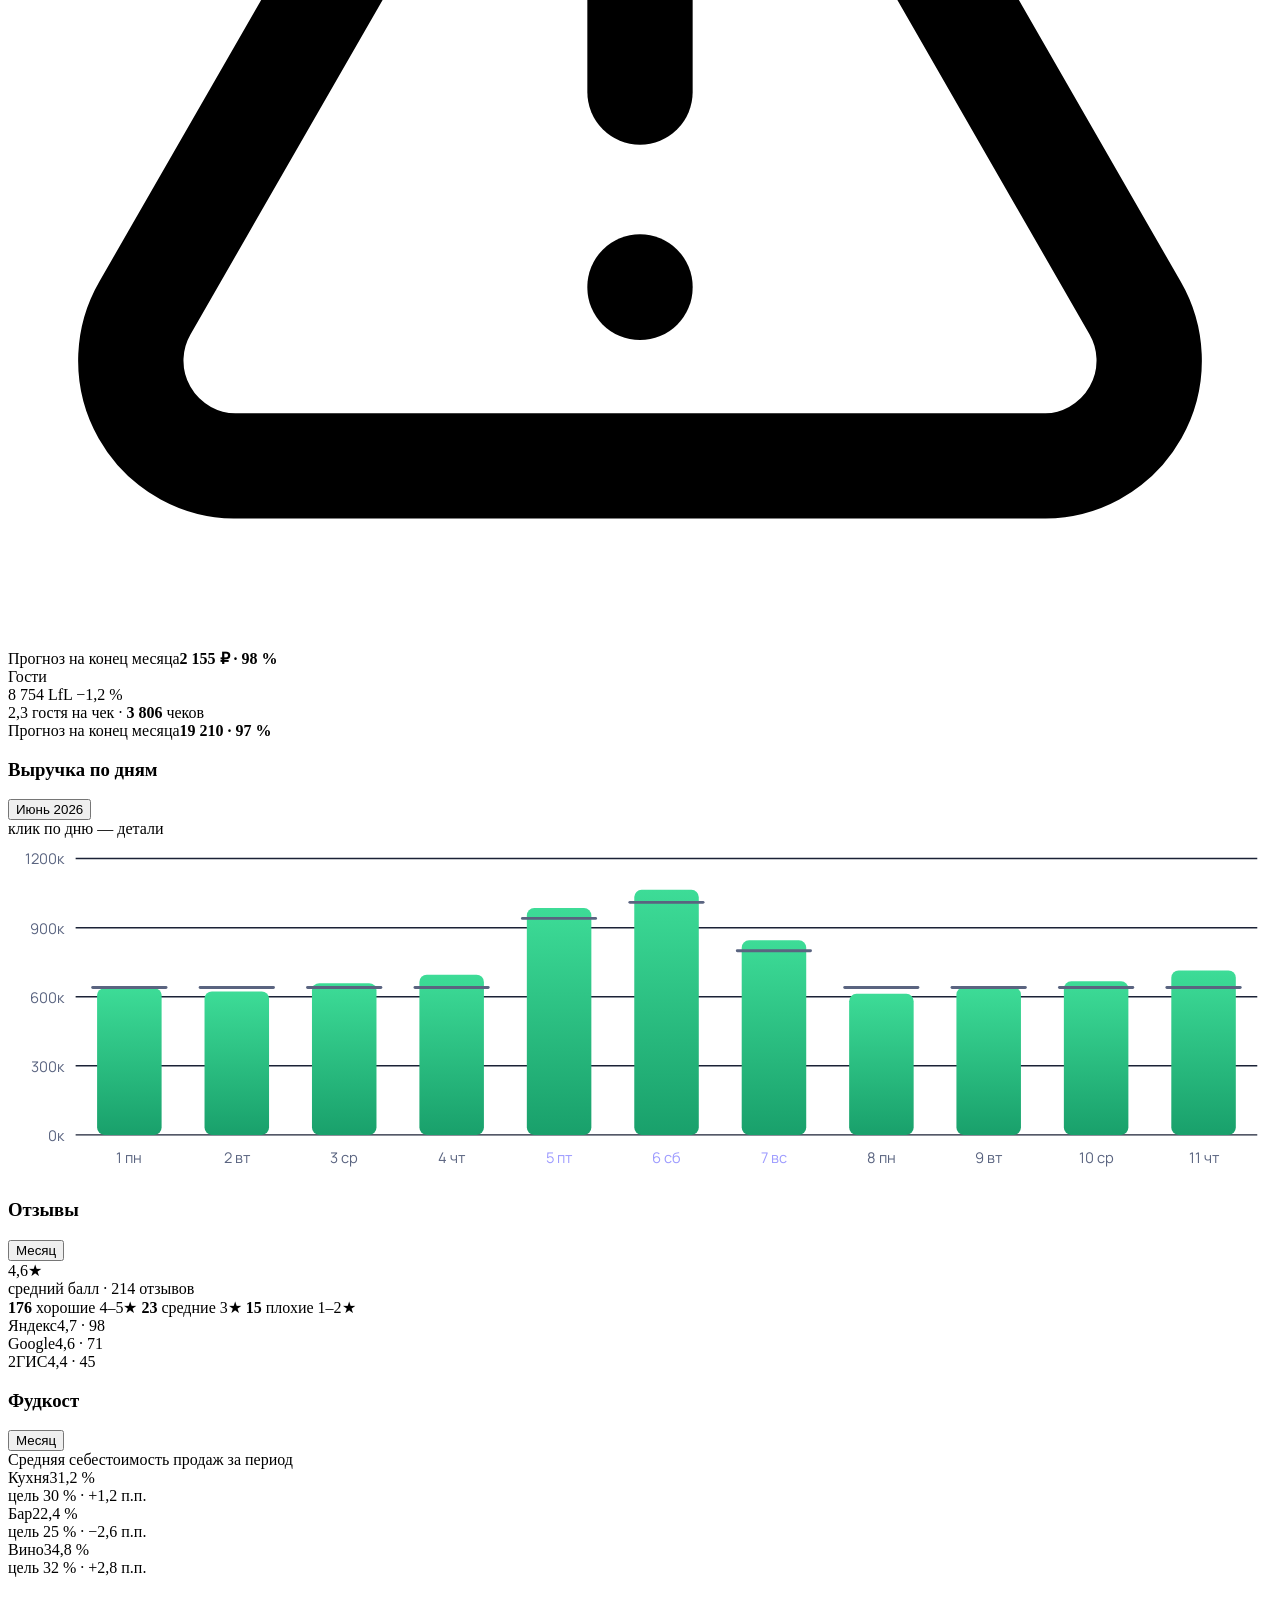
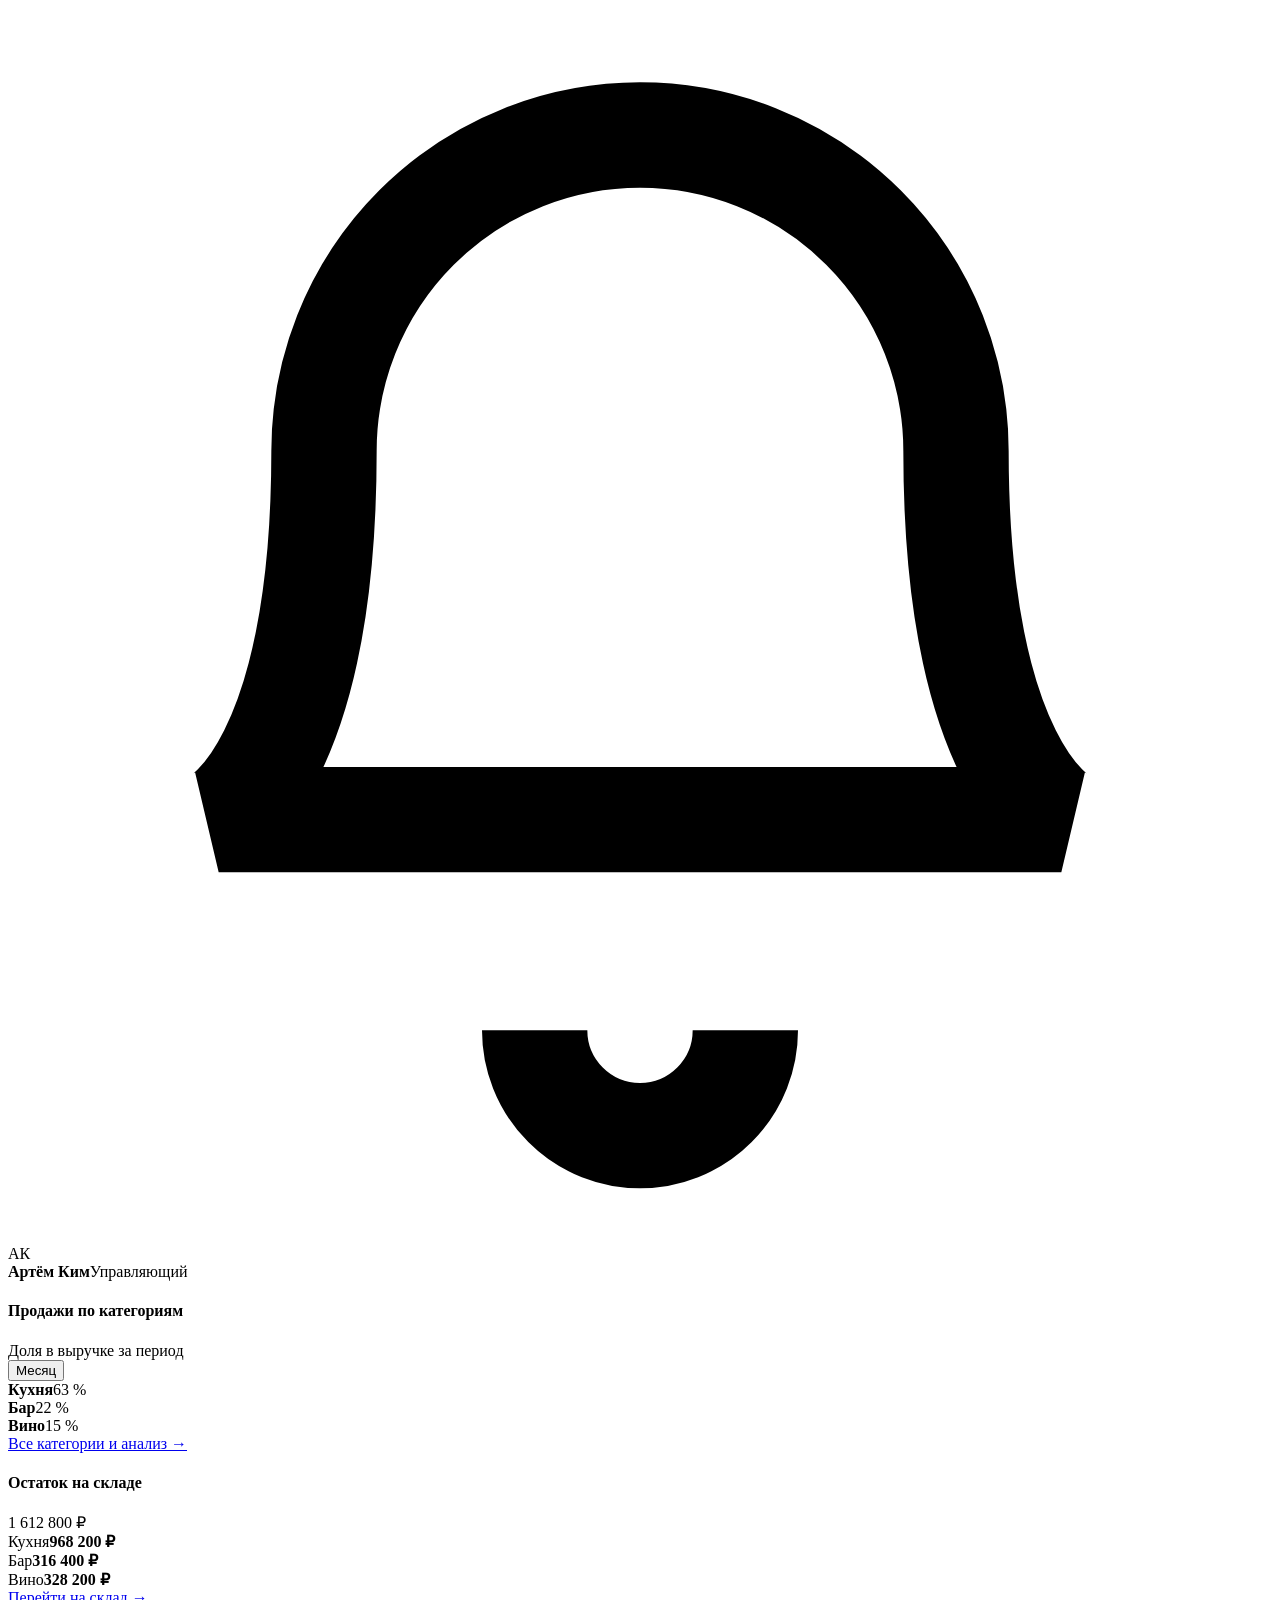
==== commit 39cc91b9: "Add files via upload" ====
--- a/index.html
+++ b/index.html
@@ -3,295 +3,20 @@
 <head>
 <meta charset="UTF-8">
 <meta name="viewport" content="width=device-width, initial-scale=1.0">
-<title>Сезоны — дизайн-макет</title>
+<title>Сезоны — дашборд</title>
 <link rel="preconnect" href="https://fonts.googleapis.com">
 <link href="https://fonts.googleapis.com/css2?family=Manrope:wght@400;500;600;700;800&display=swap" rel="stylesheet">
-<style>
-:root{
-  --bg:#0D1220;
-  --side:#090D17;
-  --card:#151B2C;
-  --card2:#1A2136;
-  --line:#222B42;
-  --txt:#E9EDF6;
-  --mut:#8590A8;
-  --mut2:#5A6480;
-  --grn:#3DDC97;
-  --grn2:#19A06B;
-  --vio:#6E6BFF;
-  --vio2:#8F5CFF;
-  --red:#FF6B6B;
-  --r:16px;
-}
-*{margin:0;padding:0;box-sizing:border-box}
-body{
-  font-family:'Manrope',sans-serif;
-  background:var(--bg);color:var(--txt);
-  min-height:100vh;font-size:14px;
-}
-button{font-family:inherit;cursor:pointer}
-
-.app{display:grid;grid-template-columns:208px 1fr 296px;min-height:100vh}
-
-/* ============ sidebar ============ */
-.side{background:var(--side);padding:26px 14px;display:flex;flex-direction:column;gap:4px;border-right:1px solid #141A2B}
-.logo{font-weight:800;letter-spacing:.22em;font-size:.95rem;padding:0 12px 26px;color:#fff}
-.logo span{color:var(--grn)}
-.nav{display:flex;flex-direction:column;gap:3px}
-.nav a{
-  display:flex;align-items:center;gap:11px;color:var(--mut);
-  text-decoration:none;font-weight:500;font-size:.86rem;
-  padding:10px 12px;border-radius:10px;transition:all .15s;
-}
-.nav a svg{width:17px;height:17px;flex:none}
-.nav a:hover{color:var(--txt);background:#11182A}
-.nav a.on{
-  color:#fff;
-  background:linear-gradient(90deg,rgba(110,107,255,.28),rgba(61,220,151,.14));
-  box-shadow:inset 0 0 0 1px rgba(110,107,255,.35);
-}
-.nav .badge{margin-left:auto;background:var(--vio);color:#fff;font-size:.66rem;font-weight:700;border-radius:99px;padding:2px 7px}
-.nav-sep{height:1px;background:#161D30;margin:18px 8px}
-.side-bottom{margin-top:auto;padding:0 12px}
-.mode{
-  display:inline-flex;align-items:center;gap:7px;font-size:.72rem;color:var(--mut);
-  background:#11182A;border:1px solid var(--line);border-radius:99px;padding:6px 12px;
-}
-.mode .sun{width:9px;height:9px;border-radius:50%;background:var(--grn);box-shadow:0 0 8px var(--grn)}
-
-/* ============ main ============ */
-.main{padding:24px 26px 36px;min-width:0}
-.head{display:flex;align-items:center;gap:16px;margin-bottom:22px}
-.head h1{font-size:1.35rem;font-weight:700}
-.head h1 em{font-style:normal;color:var(--grn)}
-.search{
-  margin-left:auto;display:flex;align-items:center;gap:9px;
-  background:var(--card);border:1px solid var(--line);border-radius:12px;
-  padding:9px 14px;width:230px;color:var(--mut2);font-size:.83rem;
-}
-.search svg{width:14px;height:14px;margin-left:auto}
-
-/* период-контролы в шапке */
-.period-bar{display:flex;align-items:center;gap:10px;flex-wrap:wrap;margin-bottom:18px}
-.seg{display:flex;background:var(--card);border:1px solid var(--line);border-radius:11px;padding:3px;gap:2px}
-.seg button{border:0;background:none;color:var(--mut);font-size:.76rem;font-weight:600;padding:6px 13px;border-radius:8px;transition:all .15s}
-.seg button:hover{color:var(--txt)}
-.seg button.on{background:linear-gradient(90deg,rgba(110,107,255,.35),rgba(61,220,151,.22));color:#fff;box-shadow:inset 0 0 0 1px rgba(110,107,255,.4)}
-.date-pill{display:flex;align-items:center;gap:8px;background:var(--card);border:1px solid var(--line);border-radius:11px;padding:7px 14px;font-size:.78rem;font-weight:600}
-.date-pill svg{width:14px;height:14px;color:var(--mut)}
-.dp-note{font-size:.68rem;font-weight:600;color:var(--mut2);margin-left:2px}
-.cmp-pill{display:flex;align-items:center;gap:7px;background:rgba(110,107,255,.12);border:1px solid rgba(110,107,255,.4);border-radius:11px;padding:7px 14px;font-size:.76rem;font-weight:600;color:#A5A3FF}
-.cmp-pill b{color:#C9C8FF}
-.cmp-pill .x{margin-left:4px;opacity:.6;cursor:pointer}
-
-/* KPI */
-.kpis{display:grid;grid-template-columns:repeat(3,1fr);gap:16px;margin-bottom:16px}
-.kpi{
-  background:var(--card);border:1px solid var(--line);border-radius:var(--r);
-  padding:15px 18px 17px;overflow:hidden;position:relative;
-  display:flex;flex-direction:column;
-}
-.k-top{display:flex;align-items:center;justify-content:space-between;gap:8px}
-.kpi .ttl{font-weight:700;font-size:.93rem;display:flex;align-items:center;gap:8px}
-.kpi .ttl::before{content:"";width:3px;height:13px;border-radius:2px;background:var(--mut2)}
-.kpi.m-rev .ttl::before{background:var(--grn)}
-.kpi.m-check .ttl::before{background:var(--vio)}
-.kpi.m-guests .ttl::before{background:#46C2B6}
-.k-period{font-size:.69rem;font-weight:600;color:var(--mut);background:var(--card2);border:1px solid var(--line);border-radius:99px;padding:3px 10px;white-space:nowrap}
-.k-val{display:flex;align-items:center;gap:10px;margin-top:10px;flex-wrap:wrap}
-.kpi .big{font-weight:800;font-size:1.42rem;letter-spacing:-.01em;color:var(--txt)}
-.k-sub{font-size:.7rem;color:var(--mut);margin-top:6px}
-.k-sub b{color:var(--txt);font-weight:700}
-.dq{font-size:.66rem;font-weight:700;border-radius:99px;padding:2px 7px;margin-left:4px;cursor:pointer}
-.dq.warn{background:rgba(181,128,62,.15);color:#D9A861;box-shadow:inset 0 0 0 1px rgba(181,128,62,.35)}
-.dq.ok{background:rgba(61,220,151,.12);color:var(--grn);box-shadow:inset 0 0 0 1px rgba(61,220,151,.3)}
-.dq-icon{display:inline-flex;align-items:center;justify-content:center;width:19px;height:19px;margin-left:5px;color:#D9A861;cursor:pointer;vertical-align:-4px;transition:filter .13s}
-.dq-icon svg{width:16px;height:16px}
-.dq-icon:hover{filter:brightness(1.25)}
-.lfl{font-size:.72rem;font-weight:700;border-radius:99px;padding:3px 9px;display:inline-flex;align-items:center;gap:4px}
-.lfl.up{background:rgba(61,220,151,.13);color:var(--grn);box-shadow:inset 0 0 0 1px rgba(61,220,151,.35)}
-.lfl.dn{background:rgba(255,107,107,.12);color:var(--red);box-shadow:inset 0 0 0 1px rgba(255,107,107,.3)}
-.lfl-cap{font-size:.68rem;color:var(--mut2);margin-top:5px}
-.lfl-cap.ghost,.k-goal .ghost{color:var(--mut2)}
-.lfl-cap a,.k-goal a{color:#8B89FF;text-decoration:none;font-weight:600}
-.k-goal{margin-top:auto;padding-top:12px;border-top:1px solid #1B2236}
-.k-goal .g-row{display:flex;justify-content:space-between;align-items:baseline;font-size:.7rem;color:var(--mut);margin-bottom:6px}
-.k-goal .g-row b{font-size:.74rem;font-weight:800;color:var(--txt)}
-.k-goal .g-row b.over{color:var(--grn)}
-.g-track{height:6px;border-radius:99px;background:#1B2236;overflow:hidden;position:relative}
-.g-track i{display:block;height:100%;border-radius:99px;background:linear-gradient(90deg,var(--grn2),var(--grn));box-shadow:0 0 8px rgba(61,220,151,.4)}
-.g-track i.v{background:linear-gradient(90deg,#4B49C9,var(--vio2));box-shadow:0 0 8px rgba(110,107,255,.4)}
-.g-track i.r{background:linear-gradient(90deg,#B0413A,#FF6B6B);box-shadow:0 0 8px rgba(255,107,107,.4)}
-.g-mark{position:absolute;top:0;bottom:0;width:2px;background:#5A6480;left:90.9%}
-.k-goal .g-row b.r{color:var(--red)}
-.k-goal .sub-row{font-size:.66rem;color:var(--mut2);margin-top:5px}
-
-/* поповер деталей метрики */
-.lfl[data-pop],.k-goal[data-pop]{cursor:pointer}
-.k-goal[data-pop]:hover .g-row span{color:var(--txt)}
-.lfl[data-pop]:hover{filter:brightness(1.18)}
-.kpop{
-  position:fixed;z-index:60;width:272px;opacity:0;pointer-events:none;
-  background:#10162A;border:1px solid rgba(110,107,255,.45);border-radius:14px;
-  padding:14px 16px 13px;box-shadow:0 18px 44px rgba(0,0,0,.6);
-  transform:translateY(6px);transition:opacity .15s,transform .15s;
-}
-.kpop.show{opacity:1;pointer-events:auto;transform:none}
-.kpop::before{
-  content:"";position:absolute;top:-6px;left:var(--ax,28px);width:10px;height:10px;
-  background:#10162A;border-left:1px solid rgba(110,107,255,.45);border-top:1px solid rgba(110,107,255,.45);
-  transform:rotate(45deg);
-}
-.kpop h5{font-size:.78rem;font-weight:800;margin-bottom:8px}
-.kpop .pr{display:flex;justify-content:space-between;gap:10px;font-size:.74rem;color:var(--mut);padding:3.5px 0}
-.kpop .pr b{color:var(--txt);font-weight:700;white-space:nowrap}
-.kpop .pr b.up{color:var(--grn)}
-.kpop .pr b.dn{color:var(--red)}
-.kpop .ft{font-size:.66rem;color:var(--mut2);border-top:1px solid #1B2236;margin-top:9px;padding-top:8px;line-height:1.55}
-.kpop.day::before{top:auto;bottom:-6px;border:0;border-right:1px solid rgba(110,107,255,.45);border-bottom:1px solid rgba(110,107,255,.45)}
-.kpop .ft a{color:#8B89FF;text-decoration:none;font-weight:700}
-
-
-/* panels */
-.panel{background:var(--card);border:1px solid var(--line);border-radius:var(--r);padding:18px 20px;margin-bottom:16px}
-.p-head{display:flex;align-items:center;gap:10px;flex-wrap:wrap;margin-bottom:14px}
-.p-head h3{font-size:.98rem;font-weight:700}
-.p-head .sp{margin-left:auto;display:flex;gap:8px}
-.pill{
-  background:var(--card2);border:1px solid var(--line);color:var(--mut);
-  font-size:.74rem;font-weight:600;border-radius:99px;padding:6px 13px;
-  display:flex;align-items:center;gap:6px;transition:all .15s;
-}
-.pill:hover{color:var(--txt);border-color:#334062}
-.pill::after{content:"▾";font-size:.6rem;opacity:.7}
-.legend{display:flex;gap:16px;font-size:.74rem;color:var(--mut);margin-bottom:6px}
-.legend i{width:9px;height:9px;border-radius:50%;display:inline-block;margin-right:6px}
-
-.chart-wrap{position:relative}
-.tip{
-  position:absolute;pointer-events:none;opacity:0;transition:opacity .12s;
-  background:#0A0E18;border:1px solid #2B3554;border-radius:10px;
-  padding:7px 11px;font-size:.74rem;font-weight:700;white-space:nowrap;
-  transform:translate(-50%,-120%);z-index:5;box-shadow:0 8px 24px rgba(0,0,0,.5);
-}
-.tip small{display:block;color:var(--mut);font-weight:500;font-size:.66rem}
-
-.row2{display:grid;grid-template-columns:1.5fr 1fr;gap:16px}
-
-/* отзывы */
-.rev-top{display:flex;gap:18px;align-items:flex-start;margin-bottom:16px}
-.rev-score{flex:none}
-.rs-num{font-size:2rem;font-weight:800;letter-spacing:-.02em;line-height:1}
-.rs-num span{color:#E8B84B;font-size:1.3rem;margin-left:2px}
-.rs-cap{font-size:.7rem;color:var(--mut2);margin-top:5px;max-width:120px}
-.rev-split{flex:1;padding-top:3px}
-.rev-bar{height:9px;border-radius:99px;overflow:hidden;display:flex;gap:2px;background:#1B2236}
-.rev-bar i{height:100%;display:block}
-.rev-bar i.good{background:var(--grn)}
-.rev-bar i.mid{background:#C9A14B}
-.rev-bar i.bad{background:var(--red)}
-.rev-legend{display:flex;flex-direction:column;gap:5px;margin-top:11px;font-size:.76rem;color:var(--mut)}
-.rev-legend b{font-weight:800;margin-right:5px}
-.good-t{color:var(--grn)}.mid-t{color:#D9B45F}.bad-t{color:var(--red)}
-.rl-cap{color:var(--mut2);font-size:.68rem;margin-left:3px}
-.rev-src{display:flex;flex-direction:column;gap:0;border-top:1px solid #1B2236;padding-top:4px}
-.src-row{display:flex;justify-content:space-between;align-items:center;padding:8px 0;border-bottom:1px solid #161D30;font-size:.82rem}
-.src-row:last-child{border-bottom:0}
-.src-name{color:var(--mut)}
-.src-val{font-weight:800}
-.src-n{color:var(--mut2);font-weight:600;font-size:.74rem}
-
-/* фудкост */
-.fc-cap{font-size:.72rem;color:var(--mut2);margin-bottom:15px}
-.fc-list{display:flex;flex-direction:column;gap:15px}
-.fc-item{}
-.fc-top{display:flex;justify-content:space-between;align-items:baseline;margin-bottom:7px}
-.fc-name{font-size:.85rem;font-weight:600}
-.fc-pct{font-size:.95rem;font-weight:800}
-.fc-track{height:8px;border-radius:99px;background:#1B2236;position:relative;overflow:visible}
-.fc-track i{display:block;height:100%;border-radius:99px;background:linear-gradient(90deg,var(--grn2),var(--grn))}
-.fc-track i.v{background:linear-gradient(90deg,#4B49C9,var(--vio2))}
-.fc-track i.w{background:linear-gradient(90deg,#8A2D52,#C7466F)}
-.fc-goal{position:absolute;top:-3px;bottom:-3px;width:2px;background:#E9EDF6;opacity:.65;border-radius:2px}
-.fc-sub{font-size:.7rem;color:var(--mut);margin-top:6px}
-.fc-sub .up{color:var(--grn);font-weight:700}
-.fc-sub .dn{color:var(--red);font-weight:700}
-
-/* ============ right column ============ */
-.right{padding:24px 22px;border-left:1px solid #141A2B;background:#0B101D}
-.profile{display:flex;align-items:center;gap:11px;margin-bottom:24px;justify-content:flex-end}
-.icon-btn{
-  width:36px;height:36px;border-radius:11px;border:1px solid var(--line);
-  background:var(--card);color:var(--mut);display:grid;place-items:center;position:relative;
-}
-.icon-btn svg{width:16px;height:16px}
-.icon-btn .ndot{position:absolute;top:8px;right:9px;width:6px;height:6px;border-radius:50%;background:var(--grn);box-shadow:0 0 6px var(--grn)}
-.ava{
-  width:38px;height:38px;border-radius:12px;flex:none;
-  background:linear-gradient(135deg,var(--vio),var(--grn));
-  display:grid;place-items:center;font-weight:800;font-size:.85rem;color:#0A0E18;
-}
-.who{line-height:1.25}
-.who b{font-size:.84rem;display:block}
-.who span{font-size:.7rem;color:var(--mut)}
-
-.r-block h4{font-size:.95rem;font-weight:700;margin-bottom:3px}
-.r-block .r-cap{font-size:.72rem;color:var(--mut);margin-bottom:14px}
-.r-head{display:flex;align-items:flex-start;justify-content:space-between;gap:10px}
-.cat-list{display:flex;flex-direction:column;gap:13px;margin-bottom:26px}
-.cat{font-size:.78rem}
-.cat .c-top{display:flex;justify-content:space-between;margin-bottom:6px}
-.cat .c-top b{font-weight:600;color:var(--txt)}
-.cat .c-top span{font-weight:700}
-.cat .c-top span.up{color:var(--grn)}
-.cat .c-top span.dn{color:var(--red)}
-.bar{height:7px;border-radius:99px;background:#1B2236;overflow:hidden}
-.bar i{display:block;height:100%;border-radius:99px;background:linear-gradient(90deg,var(--grn2),var(--grn));box-shadow:0 0 10px rgba(61,220,151,.35)}
-.bar i.v{background:linear-gradient(90deg,#4B49C9,var(--vio2));box-shadow:0 0 10px rgba(110,107,255,.35)}
-.bar i.w{background:linear-gradient(90deg,#8A2D52,#C7466F);box-shadow:0 0 10px rgba(199,70,111,.3)}
-
-.r-table{width:100%;border-collapse:collapse;font-size:.76rem}
-.r-table th{color:var(--mut);font-weight:600;text-align:left;padding:7px 4px;border-bottom:1px solid var(--line);font-size:.68rem;text-transform:uppercase;letter-spacing:.05em}
-.r-table td{padding:8px 4px;border-bottom:1px solid #161D30}
-.r-table tr:last-child td{border-bottom:0}
-.r-divider{height:1px;background:#161D30;margin:22px 0}
-.r-link{display:inline-block;margin-top:14px;font-size:.76rem;font-weight:700;color:#8B89FF;text-decoration:none}
-.r-link:hover{color:#A5A3FF}
-.stock-total{margin-bottom:14px}
-.st-sum{font-size:1.5rem;font-weight:800;letter-spacing:-.01em}
-.store-split{display:flex;flex-direction:column;gap:7px}
-.ss-row{display:flex;justify-content:space-between;font-size:.78rem;color:var(--mut)}
-.ss-row b{color:var(--txt);font-weight:700}
-.ss-bar{height:6px;border-radius:99px;background:#1B2236;overflow:hidden;margin-bottom:4px}
-.ss-bar i{display:block;height:100%;border-radius:99px;background:linear-gradient(90deg,var(--grn2),var(--grn))}
-.ss-bar i.v{background:linear-gradient(90deg,#4B49C9,var(--vio2))}
-.ss-bar i.w{background:linear-gradient(90deg,#8A2D52,#C7466F)}
-.r-table .num{text-align:right;font-weight:700}
-.up{color:var(--grn)}.dn{color:var(--red)}
-
-@media(max-width:1180px){.app{grid-template-columns:208px 1fr}.right{display:none}}
-@media(max-width:900px){
-  .app{grid-template-columns:1fr}
-  .side{flex-direction:row;align-items:center;padding:14px 16px}
-  .logo{padding:0 14px 0 0}
-  .nav{flex-direction:row}
-  .nav-sep,.side-bottom{display:none}
-  .kpis,.row2{grid-template-columns:1fr}
-  .search{display:none}
-}
-</style>
+<link rel="stylesheet" href="app/styles.css">
 </head>
 <body>
 <div class="app">
-
-  <!-- ========= sidebar ========= -->
   <aside class="side">
     <div class="logo">СЕЗОНЫ<span>.</span></div>
     <nav class="nav">
-      <a href="#"><svg viewBox="0 0 24 24" fill="none" stroke="currentColor" stroke-width="2"><path d="M3 11l9-7 9 7v9a1 1 0 01-1 1h-5v-6h-6v6H4a1 1 0 01-1-1v-9z"/></svg>Главная</a>
-      <a href="#" class="on"><svg viewBox="0 0 24 24" fill="none" stroke="currentColor" stroke-width="2"><rect x="3" y="3" width="7" height="9" rx="1.5"/><rect x="14" y="3" width="7" height="5" rx="1.5"/><rect x="14" y="12" width="7" height="9" rx="1.5"/><rect x="3" y="16" width="7" height="5" rx="1.5"/></svg>Дашборд</a>
+      <a href="index.html"><svg viewBox="0 0 24 24" fill="none" stroke="currentColor" stroke-width="2"><path d="M3 11l9-7 9 7v9a1 1 0 01-1 1h-5v-6h-6v6H4a1 1 0 01-1-1v-9z"/></svg>Главная</a>
+      <a href="index.html" class="on"><svg viewBox="0 0 24 24" fill="none" stroke="currentColor" stroke-width="2"><rect x="3" y="3" width="7" height="9" rx="1.5"/><rect x="14" y="3" width="7" height="5" rx="1.5"/><rect x="14" y="12" width="7" height="9" rx="1.5"/><rect x="3" y="16" width="7" height="5" rx="1.5"/></svg>Дашборд</a>
       <a href="#"><svg viewBox="0 0 24 24" fill="none" stroke="currentColor" stroke-width="2"><path d="M3 9l9-5 9 5v10a1 1 0 01-1 1H4a1 1 0 01-1-1V9z"/><path d="M9 21v-9h6v9"/></svg>Склад</a>
-      <a href="#"><svg viewBox="0 0 24 24" fill="none" stroke="currentColor" stroke-width="2"><circle cx="12" cy="12" r="9"/><path d="M12 7v5l3.5 2"/></svg>Фудкост<span class="badge">3</span></a>
+      <a href="foodcost.html"><svg viewBox="0 0 24 24" fill="none" stroke="currentColor" stroke-width="2"><circle cx="12" cy="12" r="9"/><path d="M12 7v5l3.5 2"/></svg>Фудкост<span class="badge">3</span></a>
       <a href="#"><svg viewBox="0 0 24 24" fill="none" stroke="currentColor" stroke-width="2"><path d="M4 19V5m5.3 14V9m5.4 10v-7m5.3 7V7"/></svg>Отчёты</a>
       <div class="nav-sep"></div>
       <a href="#"><svg viewBox="0 0 24 24" fill="none" stroke="currentColor" stroke-width="2"><circle cx="12" cy="12" r="3"/><path d="M19.4 15a7.7 7.7 0 000-6m-2.4-3.4a7.7 7.7 0 00-6 0M4.6 9a7.7 7.7 0 000 6m2.4 3.4a7.7 7.7 0 006 0"/></svg>Настройки</a>
@@ -300,7 +25,6 @@
     <div class="side-bottom"><span class="mode"><span class="sun"></span> Тёмная тема</span></div>
   </aside>
 
-  <!-- ========= main ========= -->
   <main class="main">
     <div class="head">
       <h1>Добрый вечер, Артём<em>!</em></h1>
@@ -477,8 +201,8 @@
       <a class="r-link" href="#">Перейти на склад →</a>
     </div>
   </aside>
+
 </div>
-
 <script>
 /* ---- выручка по дням + поповер дня ---- */
 (function(){
@@ -633,6 +357,7 @@
   document.addEventListener('click',()=>{pop.classList.remove('show');current=null});
   window.addEventListener('scroll',()=>{pop.classList.remove('show')},{passive:true});
 })();
+
 </script>
 </body>
 </html>
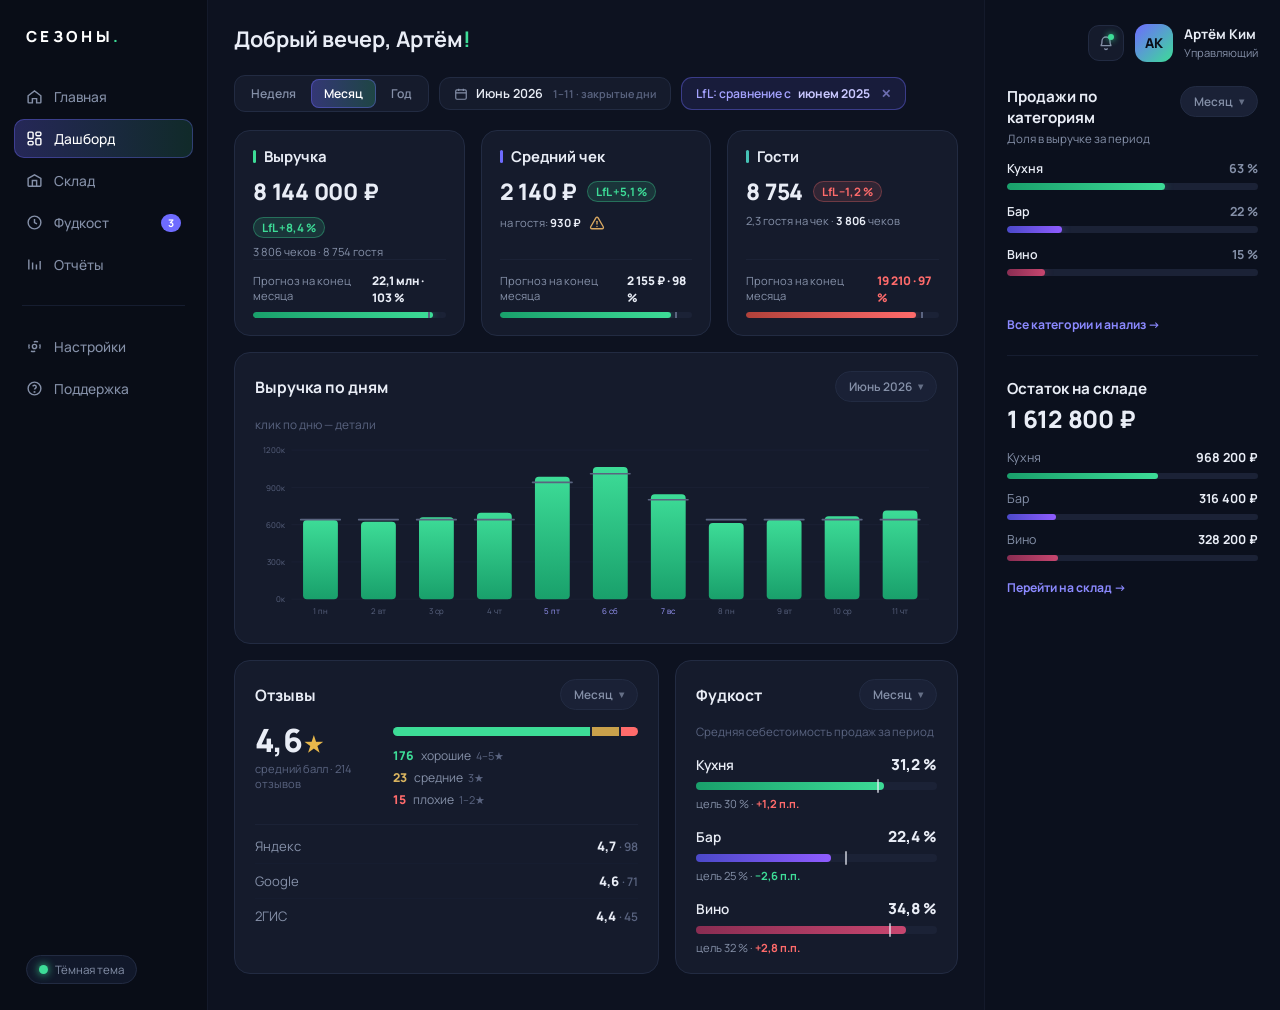
==== commit 42cb4acf: "Add files via upload" ====
--- a/index.html
+++ b/index.html
@@ -6,7 +6,8 @@
 <title>Сезоны — дашборд</title>
 <link rel="preconnect" href="https://fonts.googleapis.com">
 <link href="https://fonts.googleapis.com/css2?family=Manrope:wght@400;500;600;700;800&display=swap" rel="stylesheet">
-<link rel="stylesheet" href="app/styles.css">
+<link rel="stylesheet" href="app/base.css">
+<link rel="stylesheet" href="app/dashboard.css">
 </head>
 <body>
 <div class="app">
--- a/app/base.css
+++ b/app/base.css
@@ -0,0 +1,177 @@
+/* ============================================================
+   БАЗА — общие стили дашборда и фудкоста
+   ============================================================ */
+
+:root{
+  --bg:#0D1220;
+  --side:#090D17;
+  --card:#151B2C;
+  --card2:#1A2136;
+  --line:#222B42;
+  --txt:#E9EDF6;
+  --mut:#8590A8;
+  --mut2:#5A6480;
+  --grn:#3DDC97;
+  --grn2:#19A06B;
+  --vio:#6E6BFF;
+  --vio2:#8F5CFF;
+  --red:#FF6B6B;
+  --r:16px;
+}
+*{margin:0;padding:0;box-sizing:border-box}
+body{
+  font-family:'Manrope',sans-serif;
+  background:var(--bg);color:var(--txt);
+  min-height:100vh;font-size:14px;
+}
+button{font-family:inherit;cursor:pointer}
+.app{display:grid;grid-template-columns:208px 1fr 296px;min-height:100vh}
+/* ============ sidebar ============ */
+.side{background:var(--side);padding:26px 14px;display:flex;flex-direction:column;gap:4px;border-right:1px solid #141A2B}
+.logo{font-weight:800;letter-spacing:.22em;font-size:.95rem;padding:0 12px 26px;color:#fff}
+.logo span{color:var(--grn)}
+.nav{display:flex;flex-direction:column;gap:3px}
+.nav a{
+  display:flex;align-items:center;gap:11px;color:var(--mut);
+  text-decoration:none;font-weight:500;font-size:.86rem;
+  padding:10px 12px;border-radius:10px;transition:all .15s;
+}
+.nav a svg{width:17px;height:17px;flex:none}
+.nav a:hover{color:var(--txt);background:#11182A}
+.nav a.on{
+  color:#fff;
+  background:linear-gradient(90deg,rgba(110,107,255,.28),rgba(61,220,151,.14));
+  box-shadow:inset 0 0 0 1px rgba(110,107,255,.35);
+}
+.nav .badge{margin-left:auto;background:var(--vio);color:#fff;font-size:.66rem;font-weight:700;border-radius:99px;padding:2px 7px}
+.nav-sep{height:1px;background:#161D30;margin:18px 8px}
+.side-bottom{margin-top:auto;padding:0 12px}
+.mode{
+  display:inline-flex;align-items:center;gap:7px;font-size:.72rem;color:var(--mut);
+  background:#11182A;border:1px solid var(--line);border-radius:99px;padding:6px 12px;
+}
+.mode .sun{width:9px;height:9px;border-radius:50%;background:var(--grn);box-shadow:0 0 8px var(--grn)}
+/* ============ main ============ */
+.main{padding:24px 26px 36px;min-width:0}
+.head{display:flex;align-items:center;gap:16px;margin-bottom:22px}
+.head h1{font-size:1.35rem;font-weight:700}
+.head h1 em{font-style:normal;color:var(--grn)}
+.search{
+  margin-left:auto;display:flex;align-items:center;gap:9px;
+  background:var(--card);border:1px solid var(--line);border-radius:12px;
+  padding:9px 14px;width:230px;color:var(--mut2);font-size:.83rem;
+}
+.search svg{width:14px;height:14px;margin-left:auto}
+/* период-контролы в шапке */
+.period-bar{display:flex;align-items:center;gap:10px;flex-wrap:wrap;margin-bottom:18px}
+.seg{display:flex;background:var(--card);border:1px solid var(--line);border-radius:11px;padding:3px;gap:2px}
+.seg button{border:0;background:none;color:var(--mut);font-size:.76rem;font-weight:600;padding:6px 13px;border-radius:8px;transition:all .15s}
+.seg button:hover{color:var(--txt)}
+.seg button.on{background:linear-gradient(90deg,rgba(110,107,255,.35),rgba(61,220,151,.22));color:#fff;box-shadow:inset 0 0 0 1px rgba(110,107,255,.4)}
+.date-pill{display:flex;align-items:center;gap:8px;background:var(--card);border:1px solid var(--line);border-radius:11px;padding:7px 14px;font-size:.78rem;font-weight:600}
+.date-pill svg{width:14px;height:14px;color:var(--mut)}
+.dp-note{font-size:.68rem;font-weight:600;color:var(--mut2);margin-left:2px}
+.k-period{font-size:.69rem;font-weight:600;color:var(--mut);background:var(--card2);border:1px solid var(--line);border-radius:99px;padding:3px 10px;white-space:nowrap}
+.dq{font-size:.66rem;font-weight:700;border-radius:99px;padding:2px 7px;margin-left:4px;cursor:pointer}
+.dq.warn{background:rgba(181,128,62,.15);color:#D9A861;box-shadow:inset 0 0 0 1px rgba(181,128,62,.35)}
+.dq.ok{background:rgba(61,220,151,.12);color:var(--grn);box-shadow:inset 0 0 0 1px rgba(61,220,151,.3)}
+.lfl.up{background:rgba(61,220,151,.13);color:var(--grn);box-shadow:inset 0 0 0 1px rgba(61,220,151,.35)}
+.lfl.dn{background:rgba(255,107,107,.12);color:var(--red);box-shadow:inset 0 0 0 1px rgba(255,107,107,.3)}
+.lfl-cap{font-size:.68rem;color:var(--mut2);margin-top:5px}
+.kpop{
+  position:fixed;z-index:60;width:272px;opacity:0;pointer-events:none;
+  background:#10162A;border:1px solid rgba(110,107,255,.45);border-radius:14px;
+  padding:14px 16px 13px;box-shadow:0 18px 44px rgba(0,0,0,.6);
+  transform:translateY(6px);transition:opacity .15s,transform .15s;
+}
+.kpop.show{opacity:1;pointer-events:auto;transform:none}
+.kpop::before{
+  content:"";position:absolute;top:-6px;left:var(--ax,28px);width:10px;height:10px;
+  background:#10162A;border-left:1px solid rgba(110,107,255,.45);border-top:1px solid rgba(110,107,255,.45);
+  transform:rotate(45deg);
+}
+.kpop h5{font-size:.78rem;font-weight:800;margin-bottom:8px}
+.kpop .pr b.up{color:var(--grn)}
+.kpop .pr b.dn{color:var(--red)}
+.kpop.day::before{top:auto;bottom:-6px;border:0;border-right:1px solid rgba(110,107,255,.45);border-bottom:1px solid rgba(110,107,255,.45)}
+/* panels */
+.panel{background:var(--card);border:1px solid var(--line);border-radius:var(--r);padding:18px 20px;margin-bottom:16px}
+.p-head{display:flex;align-items:center;gap:10px;flex-wrap:wrap;margin-bottom:14px}
+.p-head h3{font-size:.98rem;font-weight:700}
+.p-head .sp{margin-left:auto;display:flex;gap:8px}
+.pill{
+  background:var(--card2);border:1px solid var(--line);color:var(--mut);
+  font-size:.74rem;font-weight:600;border-radius:99px;padding:6px 13px;
+  display:flex;align-items:center;gap:6px;transition:all .15s;
+}
+.pill:hover{color:var(--txt);border-color:#334062}
+.pill::after{content:"▾";font-size:.6rem;opacity:.7}
+.legend{display:flex;gap:16px;font-size:.74rem;color:var(--mut);margin-bottom:6px}
+.legend i{width:9px;height:9px;border-radius:50%;display:inline-block;margin-right:6px}
+.chart-wrap{position:relative}
+.fc-list{display:flex;flex-direction:column;gap:15px}
+.fc-item{}
+.fc-top{display:flex;justify-content:space-between;align-items:baseline;margin-bottom:7px}
+.fc-name{font-size:.85rem;font-weight:600}
+.fc-pct{font-size:.95rem;font-weight:800}
+.fc-track{height:8px;border-radius:99px;background:#1B2236;position:relative;overflow:visible}
+.fc-track i{display:block;height:100%;border-radius:99px;background:linear-gradient(90deg,var(--grn2),var(--grn))}
+.fc-track i.v{background:linear-gradient(90deg,#4B49C9,var(--vio2))}
+.fc-track i.w{background:linear-gradient(90deg,#8A2D52,#C7466F)}
+.fc-goal{position:absolute;top:-3px;bottom:-3px;width:2px;background:#E9EDF6;opacity:.65;border-radius:2px}
+.fc-sub{font-size:.7rem;color:var(--mut);margin-top:6px}
+.fc-sub .up{color:var(--grn);font-weight:700}
+.fc-sub .dn{color:var(--red);font-weight:700}
+/* ============ right column ============ */
+.right{padding:24px 22px;border-left:1px solid #141A2B;background:#0B101D}
+.profile{display:flex;align-items:center;gap:11px;margin-bottom:24px;justify-content:flex-end}
+.icon-btn{
+  width:36px;height:36px;border-radius:11px;border:1px solid var(--line);
+  background:var(--card);color:var(--mut);display:grid;place-items:center;position:relative;
+}
+.icon-btn svg{width:16px;height:16px}
+.icon-btn .ndot{position:absolute;top:8px;right:9px;width:6px;height:6px;border-radius:50%;background:var(--grn);box-shadow:0 0 6px var(--grn)}
+.ava{
+  width:38px;height:38px;border-radius:12px;flex:none;
+  background:linear-gradient(135deg,var(--vio),var(--grn));
+  display:grid;place-items:center;font-weight:800;font-size:.85rem;color:#0A0E18;
+}
+.who{line-height:1.25}
+.who b{font-size:.84rem;display:block}
+.who span{font-size:.7rem;color:var(--mut)}
+.r-block h4{font-size:.95rem;font-weight:700;margin-bottom:3px}
+.r-block .r-cap{font-size:.72rem;color:var(--mut);margin-bottom:14px}
+.r-head{display:flex;align-items:flex-start;justify-content:space-between;gap:10px}
+.cat .c-top span.up{color:var(--grn)}
+.cat .c-top span.dn{color:var(--red)}
+.bar i.w{background:linear-gradient(90deg,#8A2D52,#C7466F);box-shadow:0 0 10px rgba(199,70,111,.3)}
+.r-table{width:100%;border-collapse:collapse;font-size:.76rem}
+.r-table th{color:var(--mut);font-weight:600;text-align:left;padding:7px 4px;border-bottom:1px solid var(--line);font-size:.68rem;text-transform:uppercase;letter-spacing:.05em}
+.r-table td{padding:8px 4px;border-bottom:1px solid #161D30}
+.r-table tr:last-child td{border-bottom:0}
+.r-divider{height:1px;background:#161D30;margin:22px 0}
+.r-link{display:inline-block;margin-top:14px;font-size:.76rem;font-weight:700;color:#8B89FF;text-decoration:none}
+.r-link:hover{color:#A5A3FF}
+.stock-total{margin-bottom:14px}
+.st-sum{font-size:1.5rem;font-weight:800;letter-spacing:-.01em}
+.store-split{display:flex;flex-direction:column;gap:7px}
+.ss-row{display:flex;justify-content:space-between;font-size:.78rem;color:var(--mut)}
+.ss-row b{color:var(--txt);font-weight:700}
+.ss-bar i.w{background:linear-gradient(90deg,#8A2D52,#C7466F)}
+.up{color:var(--grn)}
+.dn{color:var(--red)}
+@media(max-width:1180px){.app{grid-template-columns:208px 1fr}.right{display:none}}
+@media(max-width:900px){
+  .app{grid-template-columns:1fr}
+  .side{flex-direction:row;align-items:center;padding:14px 16px}
+  .logo{padding:0 14px 0 0}
+  .nav{flex-direction:row}
+  .nav-sep,.side-bottom{display:none}
+  .kpis,.row2{grid-template-columns:1fr}
+  .search{display:none}
+}
+.fc-tile.w::before{background:#C7466F}
+.fc-tile .ft-goal b.up{color:var(--grn)}
+.fc-tile .ft-goal b.dn{color:var(--red)}
+.fc-tile.w .ft-fill{background:linear-gradient(90deg,#8A2D52,#C7466F)}
+.tag-unit.w{background:rgba(199,70,111,.14);color:#E27396}
--- a/app/dashboard.css
+++ b/app/dashboard.css
@@ -0,0 +1,87 @@
+/* ============================================================
+   ДАШБОРД — только index.html
+   ============================================================ */
+
+.cmp-pill{display:flex;align-items:center;gap:7px;background:rgba(110,107,255,.12);border:1px solid rgba(110,107,255,.4);border-radius:11px;padding:7px 14px;font-size:.76rem;font-weight:600;color:#A5A3FF}
+.cmp-pill b{color:#C9C8FF}
+.cmp-pill .x{margin-left:4px;opacity:.6;cursor:pointer}
+/* KPI */
+.kpis{display:grid;grid-template-columns:repeat(3,1fr);gap:16px;margin-bottom:16px}
+.kpi{
+  background:var(--card);border:1px solid var(--line);border-radius:var(--r);
+  padding:15px 18px 17px;overflow:hidden;position:relative;
+  display:flex;flex-direction:column;
+}
+.k-top{display:flex;align-items:center;justify-content:space-between;gap:8px}
+.kpi .ttl{font-weight:700;font-size:.93rem;display:flex;align-items:center;gap:8px}
+.kpi .ttl::before{content:"";width:3px;height:13px;border-radius:2px;background:var(--mut2)}
+.kpi.m-rev .ttl::before{background:var(--grn)}
+.kpi.m-check .ttl::before{background:var(--vio)}
+.kpi.m-guests .ttl::before{background:#46C2B6}
+.k-val{display:flex;align-items:center;gap:10px;margin-top:10px;flex-wrap:wrap}
+.kpi .big{font-weight:800;font-size:1.42rem;letter-spacing:-.01em;color:var(--txt)}
+.k-sub{font-size:.7rem;color:var(--mut);margin-top:6px}
+.k-sub b{color:var(--txt);font-weight:700}
+.dq-icon{display:inline-flex;align-items:center;justify-content:center;width:19px;height:19px;margin-left:5px;color:#D9A861;cursor:pointer;vertical-align:-4px;transition:filter .13s}
+.dq-icon svg{width:16px;height:16px}
+.dq-icon:hover{filter:brightness(1.25)}
+.lfl{font-size:.72rem;font-weight:700;border-radius:99px;padding:3px 9px;display:inline-flex;align-items:center;gap:4px}
+.lfl-cap.ghost,.k-goal .ghost{color:var(--mut2)}
+.lfl-cap a,.k-goal a{color:#8B89FF;text-decoration:none;font-weight:600}
+.k-goal{margin-top:auto;padding-top:12px;border-top:1px solid #1B2236}
+.k-goal .g-row{display:flex;justify-content:space-between;align-items:baseline;font-size:.7rem;color:var(--mut);margin-bottom:6px}
+.k-goal .g-row b{font-size:.74rem;font-weight:800;color:var(--txt)}
+.k-goal .g-row b.over{color:var(--grn)}
+.g-track{height:6px;border-radius:99px;background:#1B2236;overflow:hidden;position:relative}
+.g-track i{display:block;height:100%;border-radius:99px;background:linear-gradient(90deg,var(--grn2),var(--grn));box-shadow:0 0 8px rgba(61,220,151,.4)}
+.g-track i.v{background:linear-gradient(90deg,#4B49C9,var(--vio2));box-shadow:0 0 8px rgba(110,107,255,.4)}
+.g-track i.r{background:linear-gradient(90deg,#B0413A,#FF6B6B);box-shadow:0 0 8px rgba(255,107,107,.4)}
+.g-mark{position:absolute;top:0;bottom:0;width:2px;background:#5A6480;left:90.9%}
+.k-goal .g-row b.r{color:var(--red)}
+.k-goal .sub-row{font-size:.66rem;color:var(--mut2);margin-top:5px}
+/* поповер деталей метрики */
+.lfl[data-pop],.k-goal[data-pop]{cursor:pointer}
+.k-goal[data-pop]:hover .g-row span{color:var(--txt)}
+.lfl[data-pop]:hover{filter:brightness(1.18)}
+.kpop .pr{display:flex;justify-content:space-between;gap:10px;font-size:.74rem;color:var(--mut);padding:3.5px 0}
+.kpop .pr b{color:var(--txt);font-weight:700;white-space:nowrap}
+.kpop .ft{font-size:.66rem;color:var(--mut2);border-top:1px solid #1B2236;margin-top:9px;padding-top:8px;line-height:1.55}
+.kpop .ft a{color:#8B89FF;text-decoration:none;font-weight:700}
+.row2{display:grid;grid-template-columns:1.5fr 1fr;gap:16px}
+/* отзывы */
+.rev-top{display:flex;gap:18px;align-items:flex-start;margin-bottom:16px}
+.rev-score{flex:none}
+.rs-num{font-size:2rem;font-weight:800;letter-spacing:-.02em;line-height:1}
+.rs-num span{color:#E8B84B;font-size:1.3rem;margin-left:2px}
+.rs-cap{font-size:.7rem;color:var(--mut2);margin-top:5px;max-width:120px}
+.rev-split{flex:1;padding-top:3px}
+.rev-bar{height:9px;border-radius:99px;overflow:hidden;display:flex;gap:2px;background:#1B2236}
+.rev-bar i{height:100%;display:block}
+.rev-bar i.good{background:var(--grn)}
+.rev-bar i.mid{background:#C9A14B}
+.rev-bar i.bad{background:var(--red)}
+.rev-legend{display:flex;flex-direction:column;gap:5px;margin-top:11px;font-size:.76rem;color:var(--mut)}
+.rev-legend b{font-weight:800;margin-right:5px}
+.good-t{color:var(--grn)}
+.mid-t{color:#D9B45F}
+.bad-t{color:var(--red)}
+.rl-cap{color:var(--mut2);font-size:.68rem;margin-left:3px}
+.rev-src{display:flex;flex-direction:column;gap:0;border-top:1px solid #1B2236;padding-top:4px}
+.src-row{display:flex;justify-content:space-between;align-items:center;padding:8px 0;border-bottom:1px solid #161D30;font-size:.82rem}
+.src-row:last-child{border-bottom:0}
+.src-name{color:var(--mut)}
+.src-val{font-weight:800}
+.src-n{color:var(--mut2);font-weight:600;font-size:.74rem}
+/* фудкост */
+.fc-cap{font-size:.72rem;color:var(--mut2);margin-bottom:15px}
+.cat-list{display:flex;flex-direction:column;gap:13px;margin-bottom:26px}
+.cat{font-size:.78rem}
+.cat .c-top{display:flex;justify-content:space-between;margin-bottom:6px}
+.cat .c-top b{font-weight:600;color:var(--txt)}
+.cat .c-top span{font-weight:700}
+.bar{height:7px;border-radius:99px;background:#1B2236;overflow:hidden}
+.bar i{display:block;height:100%;border-radius:99px;background:linear-gradient(90deg,var(--grn2),var(--grn));box-shadow:0 0 10px rgba(61,220,151,.35)}
+.bar i.v{background:linear-gradient(90deg,#4B49C9,var(--vio2));box-shadow:0 0 10px rgba(110,107,255,.35)}
+.ss-bar{height:6px;border-radius:99px;background:#1B2236;overflow:hidden;margin-bottom:4px}
+.ss-bar i{display:block;height:100%;border-radius:99px;background:linear-gradient(90deg,var(--grn2),var(--grn))}
+.ss-bar i.v{background:linear-gradient(90deg,#4B49C9,var(--vio2))}
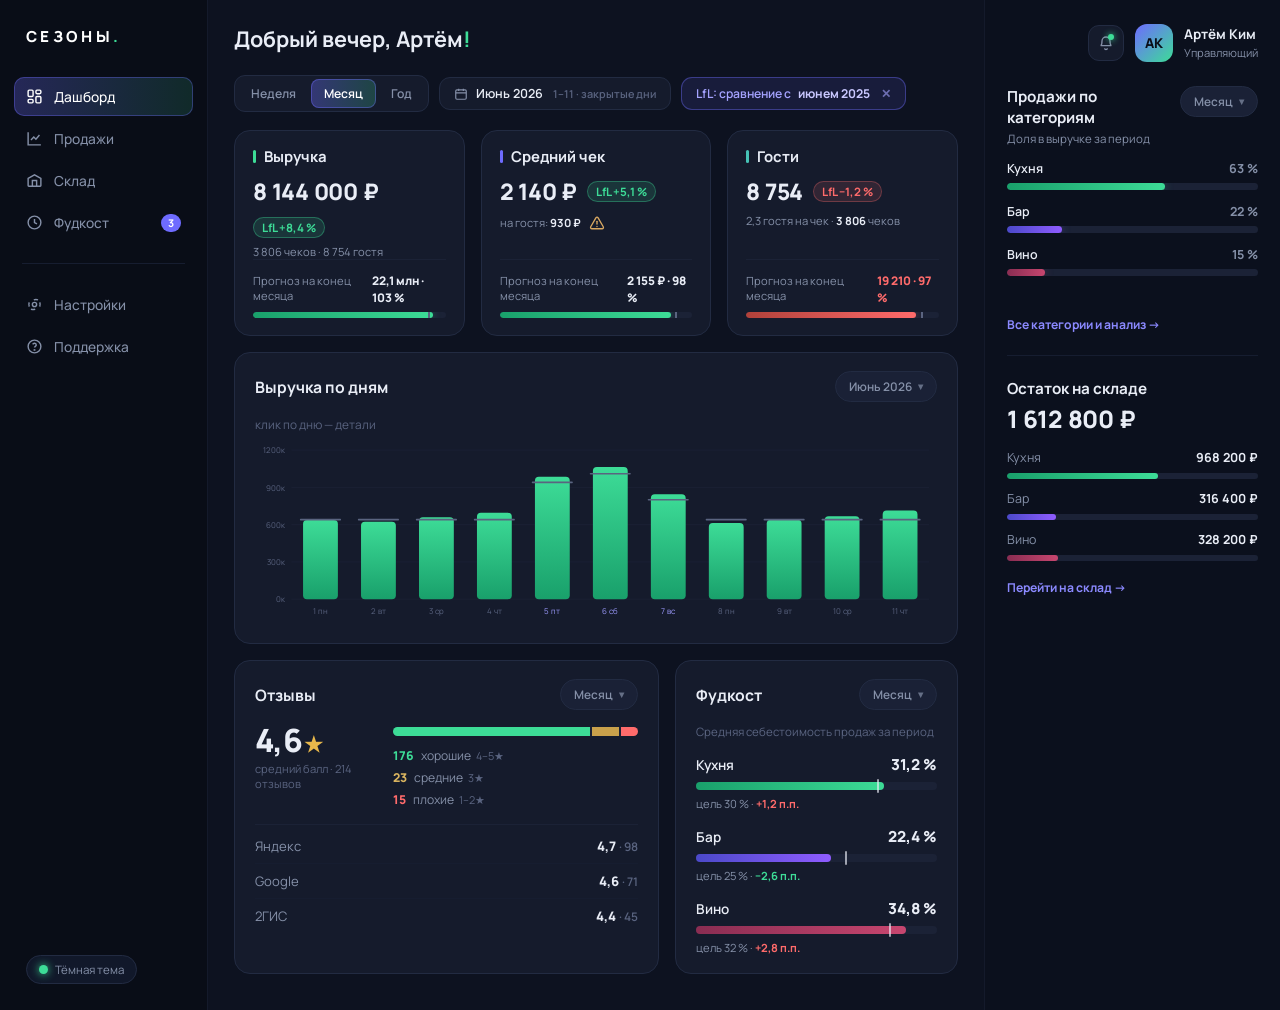
==== commit cfa4f83c: "Add files via upload" ====
--- a/index.html
+++ b/index.html
@@ -14,11 +14,10 @@
   <aside class="side">
     <div class="logo">СЕЗОНЫ<span>.</span></div>
     <nav class="nav">
-      <a href="index.html"><svg viewBox="0 0 24 24" fill="none" stroke="currentColor" stroke-width="2"><path d="M3 11l9-7 9 7v9a1 1 0 01-1 1h-5v-6h-6v6H4a1 1 0 01-1-1v-9z"/></svg>Главная</a>
       <a href="index.html" class="on"><svg viewBox="0 0 24 24" fill="none" stroke="currentColor" stroke-width="2"><rect x="3" y="3" width="7" height="9" rx="1.5"/><rect x="14" y="3" width="7" height="5" rx="1.5"/><rect x="14" y="12" width="7" height="9" rx="1.5"/><rect x="3" y="16" width="7" height="5" rx="1.5"/></svg>Дашборд</a>
+      <a href="sales.html"><svg viewBox="0 0 24 24" fill="none" stroke="currentColor" stroke-width="2"><path d="M3 3v18h18"/><path d="M7 14l4-4 3 3 5-6"/></svg>Продажи</a>
       <a href="#"><svg viewBox="0 0 24 24" fill="none" stroke="currentColor" stroke-width="2"><path d="M3 9l9-5 9 5v10a1 1 0 01-1 1H4a1 1 0 01-1-1V9z"/><path d="M9 21v-9h6v9"/></svg>Склад</a>
       <a href="foodcost.html"><svg viewBox="0 0 24 24" fill="none" stroke="currentColor" stroke-width="2"><circle cx="12" cy="12" r="9"/><path d="M12 7v5l3.5 2"/></svg>Фудкост<span class="badge">3</span></a>
-      <a href="#"><svg viewBox="0 0 24 24" fill="none" stroke="currentColor" stroke-width="2"><path d="M4 19V5m5.3 14V9m5.4 10v-7m5.3 7V7"/></svg>Отчёты</a>
       <div class="nav-sep"></div>
       <a href="#"><svg viewBox="0 0 24 24" fill="none" stroke="currentColor" stroke-width="2"><circle cx="12" cy="12" r="3"/><path d="M19.4 15a7.7 7.7 0 000-6m-2.4-3.4a7.7 7.7 0 00-6 0M4.6 9a7.7 7.7 0 000 6m2.4 3.4a7.7 7.7 0 006 0"/></svg>Настройки</a>
       <a href="#"><svg viewBox="0 0 24 24" fill="none" stroke="currentColor" stroke-width="2"><circle cx="12" cy="12" r="9"/><path d="M9.5 9a2.6 2.6 0 015 .8c0 1.7-2.5 2.2-2.5 3.7"/><circle cx="12" cy="17" r=".5" fill="currentColor"/></svg>Поддержка</a>
--- a/app/base.css
+++ b/app/base.css
@@ -175,3 +175,6 @@
 .fc-tile .ft-goal b.dn{color:var(--red)}
 .fc-tile.w .ft-fill{background:linear-gradient(90deg,#8A2D52,#C7466F)}
 .tag-unit.w{background:rgba(199,70,111,.14);color:#E27396}
+.cmp-pill{display:flex;align-items:center;gap:7px;background:rgba(110,107,255,.12);border:1px solid rgba(110,107,255,.4);border-radius:11px;padding:7px 14px;font-size:.76rem;font-weight:600;color:#A5A3FF}
+.cmp-pill b{color:#C9C8FF}
+.cmp-pill .x{margin-left:4px;opacity:.6;cursor:pointer}
--- a/app/dashboard.css
+++ b/app/dashboard.css
@@ -2,9 +2,6 @@
    ДАШБОРД — только index.html
    ============================================================ */
 
-.cmp-pill{display:flex;align-items:center;gap:7px;background:rgba(110,107,255,.12);border:1px solid rgba(110,107,255,.4);border-radius:11px;padding:7px 14px;font-size:.76rem;font-weight:600;color:#A5A3FF}
-.cmp-pill b{color:#C9C8FF}
-.cmp-pill .x{margin-left:4px;opacity:.6;cursor:pointer}
 /* KPI */
 .kpis{display:grid;grid-template-columns:repeat(3,1fr);gap:16px;margin-bottom:16px}
 .kpi{
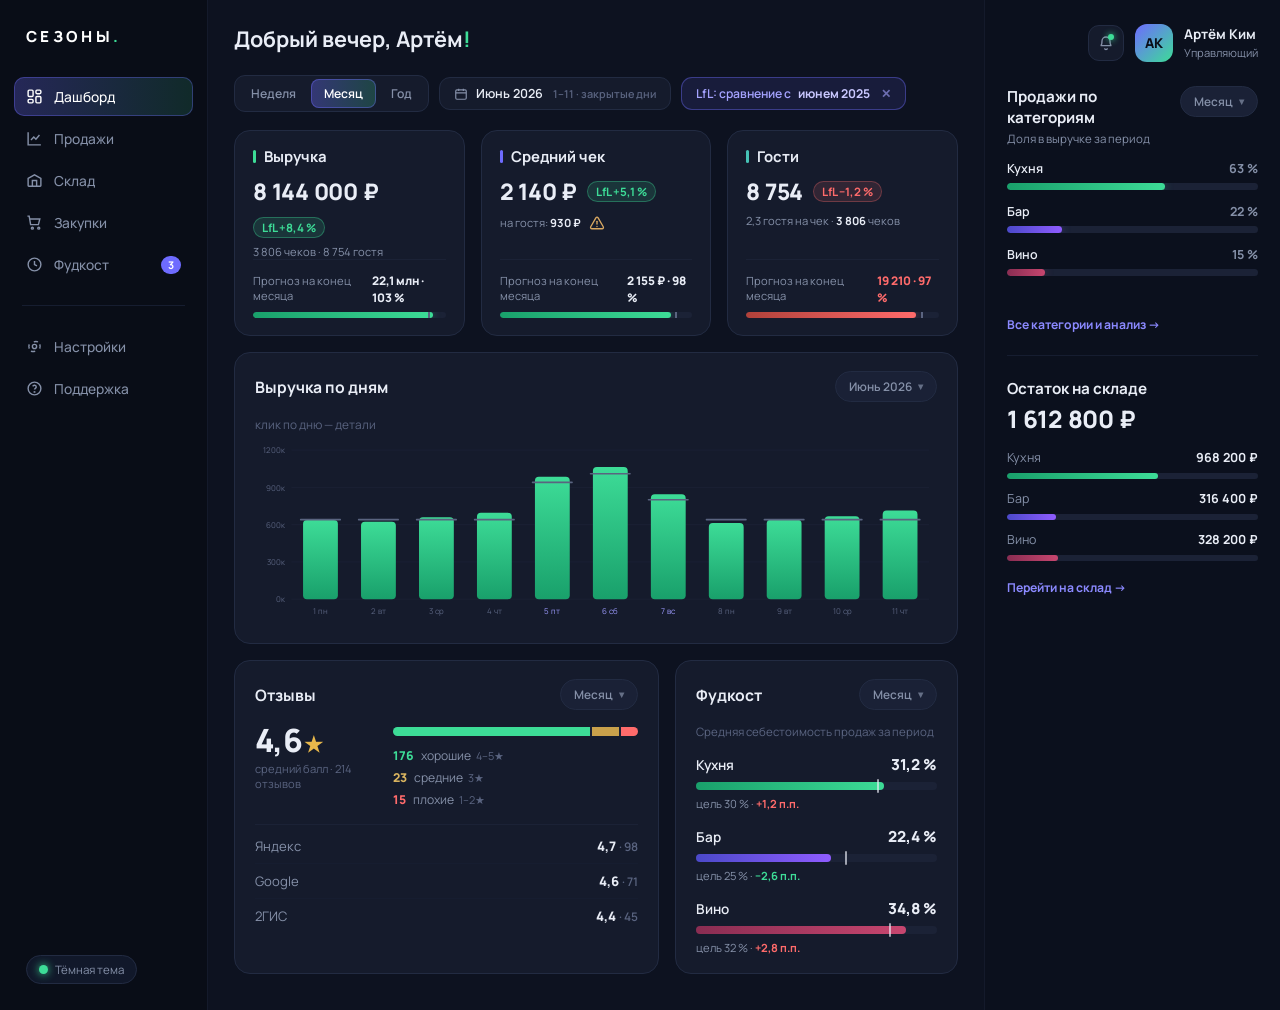
==== commit a0d7e362: "Add files via upload" ====
--- a/index.html
+++ b/index.html
@@ -16,7 +16,8 @@
     <nav class="nav">
       <a href="index.html" class="on"><svg viewBox="0 0 24 24" fill="none" stroke="currentColor" stroke-width="2"><rect x="3" y="3" width="7" height="9" rx="1.5"/><rect x="14" y="3" width="7" height="5" rx="1.5"/><rect x="14" y="12" width="7" height="9" rx="1.5"/><rect x="3" y="16" width="7" height="5" rx="1.5"/></svg>Дашборд</a>
       <a href="sales.html"><svg viewBox="0 0 24 24" fill="none" stroke="currentColor" stroke-width="2"><path d="M3 3v18h18"/><path d="M7 14l4-4 3 3 5-6"/></svg>Продажи</a>
-      <a href="#"><svg viewBox="0 0 24 24" fill="none" stroke="currentColor" stroke-width="2"><path d="M3 9l9-5 9 5v10a1 1 0 01-1 1H4a1 1 0 01-1-1V9z"/><path d="M9 21v-9h6v9"/></svg>Склад</a>
+      <a href="warehouse.html"><svg viewBox="0 0 24 24" fill="none" stroke="currentColor" stroke-width="2"><path d="M3 9l9-5 9 5v10a1 1 0 01-1 1H4a1 1 0 01-1-1V9z"/><path d="M9 21v-9h6v9"/></svg>Склад</a>
+      <a href="purchases.html"><svg viewBox="0 0 24 24" fill="none" stroke="currentColor" stroke-width="2"><circle cx="9" cy="20" r="1.4"/><circle cx="18" cy="20" r="1.4"/><path d="M2 3h2.5l2 12h11l2-8H6"/></svg>Закупки</a>
       <a href="foodcost.html"><svg viewBox="0 0 24 24" fill="none" stroke="currentColor" stroke-width="2"><circle cx="12" cy="12" r="9"/><path d="M12 7v5l3.5 2"/></svg>Фудкост<span class="badge">3</span></a>
       <div class="nav-sep"></div>
       <a href="#"><svg viewBox="0 0 24 24" fill="none" stroke="currentColor" stroke-width="2"><circle cx="12" cy="12" r="3"/><path d="M19.4 15a7.7 7.7 0 000-6m-2.4-3.4a7.7 7.7 0 00-6 0M4.6 9a7.7 7.7 0 000 6m2.4 3.4a7.7 7.7 0 006 0"/></svg>Настройки</a>
